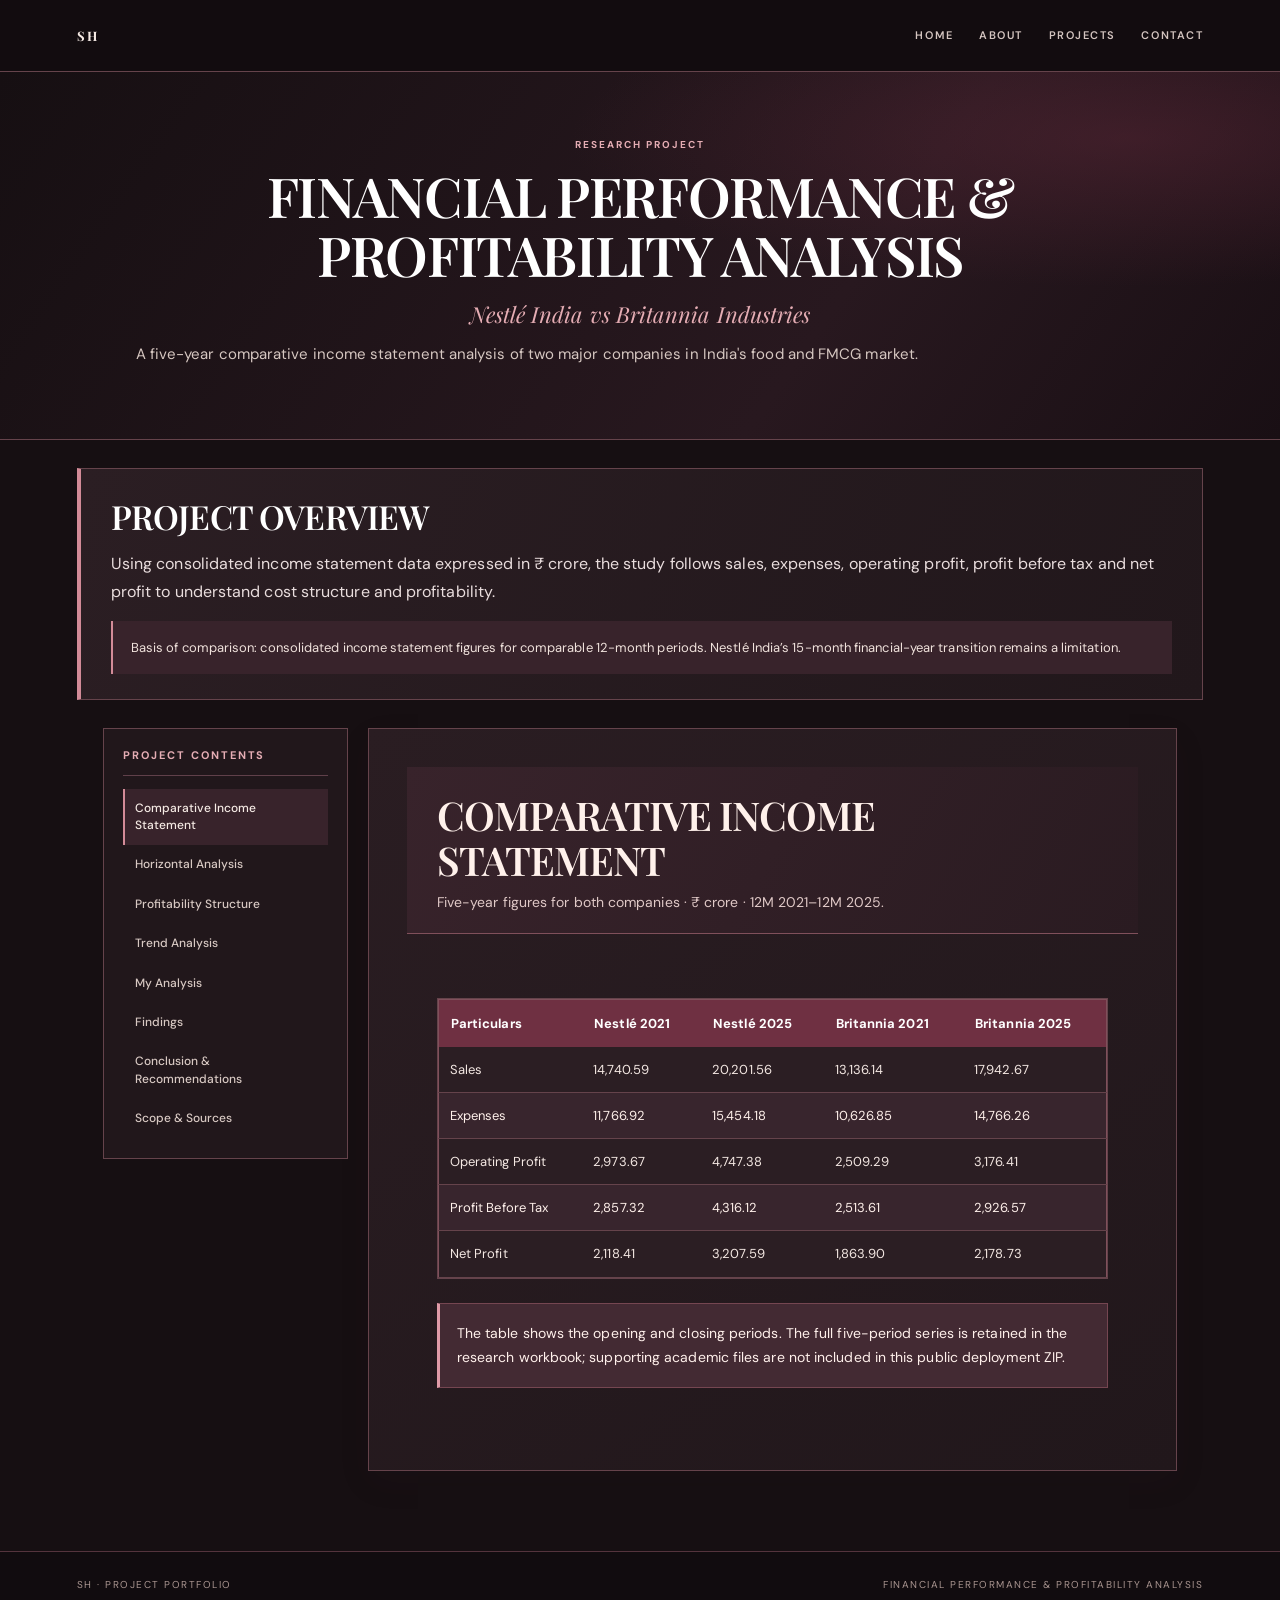
==== project-nestle.html @ bdcb8352 "Add files via upload" ====
<!doctype html><html lang="en"><head><meta charset="utf-8"><meta name="viewport" content="width=device-width,initial-scale=1"><title>Financial Performance &amp; Profitability Analysis | Shraddha Holla</title><link href="https://fonts.googleapis.com/css2?family=DM+Sans:wght@400;500;600;700&family=Playfair+Display:wght@500;600;700;1,500&display=swap" rel="stylesheet"><link rel="stylesheet" href="style.css"></head><body>
<header><a class="brand" href="index.html">SH</a><nav class="nav"><a href="index.html">Home</a><a href="index.html#about">About</a><a href="index.html#projects">Projects</a><a href="index.html#contact">Contact</a></nav></header>
<section class="page-hero"><div class="eyebrow">Research Project</div><h1>Financial Performance & Profitability Analysis</h1><div class="subtitle">Nestlé India vs Britannia Industries</div><p>A five-year comparative income statement analysis of two major companies in India's food and FMCG market.</p></section>
<section class="overview"><h2>Project Overview</h2><p>Using consolidated income statement data expressed in ₹ crore, the study follows sales, expenses, operating profit, profit before tax and net profit to understand cost structure and profitability.</p><div class="note">Basis of comparison: consolidated income statement figures for comparable 12-month periods. Nestlé India’s 15-month financial-year transition remains a limitation.</div></section>
<div class="workspace"><aside class="sidebar"><h3>Project Contents</h3><button class="tab" data-tab="comparative" aria-selected="true">Comparative Income Statement</button><button class="tab" data-tab="horizontal" aria-selected="false">Horizontal Analysis</button><button class="tab" data-tab="vertical" aria-selected="false">Profitability Structure</button><button class="tab" data-tab="trend" aria-selected="false">Trend Analysis</button><button class="tab" data-tab="analysis" aria-selected="false">My Analysis</button><button class="tab" data-tab="findings" aria-selected="false">Findings</button><button class="tab" data-tab="conclusion" aria-selected="false">Conclusion & Recommendations</button><button class="tab" data-tab="sources" aria-selected="false">Scope & Sources</button></aside><article class="panel"><div class="panel-head"><h2 id="panelTitle">Comparative Income Statement</h2><p id="panelSubtitle">Five-year figures for both companies · ₹ crore · 12M 2021–12M 2025.</p></div><div class="panel-body" id="panelBody"><div class="table-scroll"><table><thead><tr><th>Particulars</th><th>Nestlé 2021</th><th>Nestlé 2025</th><th>Britannia 2021</th><th>Britannia 2025</th></tr></thead><tbody><tr><td>Sales</td><td>14,740.59</td><td>20,201.56</td><td>13,136.14</td><td>17,942.67</td></tr><tr><td>Expenses</td><td>11,766.92</td><td>15,454.18</td><td>10,626.85</td><td>14,766.26</td></tr><tr><td>Operating Profit</td><td>2,973.67</td><td>4,747.38</td><td>2,509.29</td><td>3,176.41</td></tr><tr><td>Profit Before Tax</td><td>2,857.32</td><td>4,316.12</td><td>2,513.61</td><td>2,926.57</td></tr><tr><td>Net Profit</td><td>2,118.41</td><td>3,207.59</td><td>1,863.90</td><td>2,178.73</td></tr></tbody></table></div><div class="callout">The table shows the opening and closing periods. The full five-period series is retained in the research workbook; supporting academic files are not included in this public deployment ZIP.</div></div></article></div>
<footer class="footer"><span>SH · Project Portfolio</span><span>Financial Performance & Profitability Analysis</span></footer>
<script>const DATA={"comparative":{"title":"Comparative Income Statement","subtitle":"Five-year figures for both companies · ₹ crore · 12M 2021–12M 2025.","body":"<div class=\"table-scroll\"><table><thead><tr><th>Particulars</th><th>Nestlé 2021</th><th>Nestlé 2025</th><th>Britannia 2021</th><th>Britannia 2025</th></tr></thead><tbody><tr><td>Sales</td><td>14,740.59</td><td>20,201.56</td><td>13,136.14</td><td>17,942.67</td></tr><tr><td>Expenses</td><td>11,766.92</td><td>15,454.18</td><td>10,626.85</td><td>14,766.26</td></tr><tr><td>Operating Profit</td><td>2,973.67</td><td>4,747.38</td><td>2,509.29</td><td>3,176.41</td></tr><tr><td>Profit Before Tax</td><td>2,857.32</td><td>4,316.12</td><td>2,513.61</td><td>2,926.57</td></tr><tr><td>Net Profit</td><td>2,118.41</td><td>3,207.59</td><td>1,863.90</td><td>2,178.73</td></tr></tbody></table></div><div class=\"callout\">The table shows the opening and closing periods. The full five-period series is retained in the research workbook; supporting academic files are not included in this public deployment ZIP.</div><figure class=\"data-visual\"><figcaption>OPERATING PROFIT MARGIN — OPENING VS CLOSING PERIOD (%)</figcaption><svg viewBox=\"0 0 760 300\" role=\"img\" aria-label=\"OPERATING PROFIT MARGIN — OPENING VS CLOSING PERIOD (%)\"><line x1=\"72\" y1=\"42.0\" x2=\"735\" y2=\"42.0\" stroke=\"#65434b\" stroke-dasharray=\"3 5\"/><text x=\"60\" y=\"46.0\" text-anchor=\"end\" class=\"axis\">26</text><line x1=\"72\" y1=\"92.8\" x2=\"735\" y2=\"92.8\" stroke=\"#65434b\" stroke-dasharray=\"3 5\"/><text x=\"60\" y=\"96.8\" text-anchor=\"end\" class=\"axis\">20</text><line x1=\"72\" y1=\"143.5\" x2=\"735\" y2=\"143.5\" stroke=\"#65434b\" stroke-dasharray=\"3 5\"/><text x=\"60\" y=\"147.5\" text-anchor=\"end\" class=\"axis\">13</text><line x1=\"72\" y1=\"194.2\" x2=\"735\" y2=\"194.2\" stroke=\"#65434b\" stroke-dasharray=\"3 5\"/><text x=\"60\" y=\"198.2\" text-anchor=\"end\" class=\"axis\">6</text><line x1=\"72\" y1=\"245.0\" x2=\"735\" y2=\"245.0\" stroke=\"#65434b\" stroke-dasharray=\"3 5\"/><text x=\"60\" y=\"249.0\" text-anchor=\"end\" class=\"axis\">0</text><rect x=\"119.8\" y=\"87.5\" width=\"70.2\" height=\"157.5\" rx=\"5\" fill=\"#c77b8b\"/><text x=\"154.9\" y=\"78.5\" text-anchor=\"middle\" class=\"v\">20.17% </text><text x=\"154.9\" y=\"278\" text-anchor=\"middle\" class=\"lab\">Nestlé 2021</text><rect x=\"285.5\" y=\"61.5\" width=\"70.2\" height=\"183.5\" rx=\"5\" fill=\"#c77b8b\"/><text x=\"320.6\" y=\"52.5\" text-anchor=\"middle\" class=\"v\">23.5% </text><text x=\"320.6\" y=\"278\" text-anchor=\"middle\" class=\"lab\">Nestlé 2025</text><rect x=\"451.3\" y=\"95.9\" width=\"70.2\" height=\"149.1\" rx=\"5\" fill=\"#c77b8b\"/><text x=\"486.4\" y=\"86.9\" text-anchor=\"middle\" class=\"v\">19.1% </text><text x=\"486.4\" y=\"278\" text-anchor=\"middle\" class=\"lab\">Britannia 2021</text><rect x=\"617.0\" y=\"106.8\" width=\"70.2\" height=\"138.2\" rx=\"5\" fill=\"#c77b8b\"/><text x=\"652.1\" y=\"97.8\" text-anchor=\"middle\" class=\"v\">17.7% </text><text x=\"652.1\" y=\"278\" text-anchor=\"middle\" class=\"lab\">Britannia 2025</text></svg></figure><figure class=\"data-visual\"><figcaption>OPERATING PROFIT MARGIN — OPENING VS CLOSING PERIOD (%)</figcaption><svg viewBox=\"0 0 760 300\" role=\"img\" aria-label=\"OPERATING PROFIT MARGIN — OPENING VS CLOSING PERIOD (%)\"><line x1=\"72\" y1=\"42.0\" x2=\"735\" y2=\"42.0\" stroke=\"#65434b\" stroke-dasharray=\"3 5\"/><text x=\"60\" y=\"46.0\" text-anchor=\"end\" class=\"axis\">26</text><line x1=\"72\" y1=\"92.8\" x2=\"735\" y2=\"92.8\" stroke=\"#65434b\" stroke-dasharray=\"3 5\"/><text x=\"60\" y=\"96.8\" text-anchor=\"end\" class=\"axis\">20</text><line x1=\"72\" y1=\"143.5\" x2=\"735\" y2=\"143.5\" stroke=\"#65434b\" stroke-dasharray=\"3 5\"/><text x=\"60\" y=\"147.5\" text-anchor=\"end\" class=\"axis\">13</text><line x1=\"72\" y1=\"194.2\" x2=\"735\" y2=\"194.2\" stroke=\"#65434b\" stroke-dasharray=\"3 5\"/><text x=\"60\" y=\"198.2\" text-anchor=\"end\" class=\"axis\">6</text><line x1=\"72\" y1=\"245.0\" x2=\"735\" y2=\"245.0\" stroke=\"#65434b\" stroke-dasharray=\"3 5\"/><text x=\"60\" y=\"249.0\" text-anchor=\"end\" class=\"axis\">0</text><rect x=\"119.8\" y=\"87.5\" width=\"70.2\" height=\"157.5\" rx=\"5\" fill=\"#c77b8b\"/><text x=\"154.9\" y=\"78.5\" text-anchor=\"middle\" class=\"v\">20.17% </text><text x=\"154.9\" y=\"278\" text-anchor=\"middle\" class=\"lab\">Nestlé 2021</text><rect x=\"285.5\" y=\"61.5\" width=\"70.2\" height=\"183.5\" rx=\"5\" fill=\"#c77b8b\"/><text x=\"320.6\" y=\"52.5\" text-anchor=\"middle\" class=\"v\">23.5% </text><text x=\"320.6\" y=\"278\" text-anchor=\"middle\" class=\"lab\">Nestlé 2025</text><rect x=\"451.3\" y=\"95.9\" width=\"70.2\" height=\"149.1\" rx=\"5\" fill=\"#c77b8b\"/><text x=\"486.4\" y=\"86.9\" text-anchor=\"middle\" class=\"v\">19.1% </text><text x=\"486.4\" y=\"278\" text-anchor=\"middle\" class=\"lab\">Britannia 2021</text><rect x=\"617.0\" y=\"106.8\" width=\"70.2\" height=\"138.2\" rx=\"5\" fill=\"#c77b8b\"/><text x=\"652.1\" y=\"97.8\" text-anchor=\"middle\" class=\"v\">17.7% </text><text x=\"652.1\" y=\"278\" text-anchor=\"middle\" class=\"lab\">Britannia 2025</text></svg></figure>"},"horizontal":{"title":"Horizontal Analysis","subtitle":"Growth across the comparable 12-month period.","body":"<div class=\"table-scroll\"><table><thead><tr><th>Measure</th><th>Nestlé India</th><th>Britannia Industries</th></tr></thead><tbody><tr><td>Sales Growth</td><td>37.05%</td><td>36.59%</td></tr><tr><td>Expenses Growth</td><td>31.34%</td><td>38.97%</td></tr><tr><td>Operating Profit Growth</td><td>59.65%</td><td>26.59%</td></tr><tr><td>PBT Growth</td><td>51.05%</td><td>16.43%</td></tr><tr><td>Net Profit Growth</td><td>51.41%</td><td>16.89%</td></tr></tbody></table></div>"},"vertical":{"title":"Profitability Structure","subtitle":"Margins at the beginning and end of the period.","body":"<div class=\"table-scroll\"><table><thead><tr><th>Margin</th><th>Nestlé 2021</th><th>Nestlé 2025</th><th>Britannia 2021</th><th>Britannia 2025</th></tr></thead><tbody><tr><td>Operating Profit Margin</td><td>20.17%</td><td>23.50%</td><td>19.10%</td><td>17.70%</td></tr><tr><td>Net Profit Margin</td><td>14.37%</td><td>15.88%</td><td>14.19%</td><td>12.14%</td></tr></tbody></table></div><figure class=\"data-visual\"><figcaption>OPERATING PROFIT MARGIN (%)</figcaption><svg viewBox=\"0 0 760 300\" role=\"img\" aria-label=\"OPERATING PROFIT MARGIN (%)\"><line x1=\"72\" y1=\"42.0\" x2=\"735\" y2=\"42.0\" stroke=\"#65434b\" stroke-dasharray=\"3 5\"/><text x=\"60\" y=\"46.0\" text-anchor=\"end\" class=\"axis\">26</text><line x1=\"72\" y1=\"92.8\" x2=\"735\" y2=\"92.8\" stroke=\"#65434b\" stroke-dasharray=\"3 5\"/><text x=\"60\" y=\"96.8\" text-anchor=\"end\" class=\"axis\">20</text><line x1=\"72\" y1=\"143.5\" x2=\"735\" y2=\"143.5\" stroke=\"#65434b\" stroke-dasharray=\"3 5\"/><text x=\"60\" y=\"147.5\" text-anchor=\"end\" class=\"axis\">13</text><line x1=\"72\" y1=\"194.2\" x2=\"735\" y2=\"194.2\" stroke=\"#65434b\" stroke-dasharray=\"3 5\"/><text x=\"60\" y=\"198.2\" text-anchor=\"end\" class=\"axis\">6</text><line x1=\"72\" y1=\"245.0\" x2=\"735\" y2=\"245.0\" stroke=\"#65434b\" stroke-dasharray=\"3 5\"/><text x=\"60\" y=\"249.0\" text-anchor=\"end\" class=\"axis\">0</text><rect x=\"119.8\" y=\"87.5\" width=\"70.2\" height=\"157.5\" rx=\"5\" fill=\"#c77b8b\"/><text x=\"154.9\" y=\"78.5\" text-anchor=\"middle\" class=\"v\">20.17%</text><text x=\"154.9\" y=\"278\" text-anchor=\"middle\" class=\"lab\">Nestlé 2021</text><rect x=\"285.5\" y=\"61.5\" width=\"70.2\" height=\"183.5\" rx=\"5\" fill=\"#c77b8b\"/><text x=\"320.6\" y=\"52.5\" text-anchor=\"middle\" class=\"v\">23.5%</text><text x=\"320.6\" y=\"278\" text-anchor=\"middle\" class=\"lab\">Nestlé 2025</text><rect x=\"451.3\" y=\"95.9\" width=\"70.2\" height=\"149.1\" rx=\"5\" fill=\"#c77b8b\"/><text x=\"486.4\" y=\"86.9\" text-anchor=\"middle\" class=\"v\">19.1%</text><text x=\"486.4\" y=\"278\" text-anchor=\"middle\" class=\"lab\">Britannia 2021</text><rect x=\"617.0\" y=\"106.8\" width=\"70.2\" height=\"138.2\" rx=\"5\" fill=\"#c77b8b\"/><text x=\"652.1\" y=\"97.8\" text-anchor=\"middle\" class=\"v\">17.7%</text><text x=\"652.1\" y=\"278\" text-anchor=\"middle\" class=\"lab\">Britannia 2025</text></svg></figure>"},"trend":{"title":"Trend Analysis","subtitle":"How sales and profitability developed across the period.","body":"<div class=\"metrics\"><div class=\"metric\"><b>₹20,201.56cr</b><span>Nestlé India sales · 12M 2025</span></div><div class=\"metric\"><b>₹17,942.67cr</b><span>Britannia sales · 12M 2025</span></div><div class=\"metric\"><b>23.50%</b><span>Nestlé operating margin · 12M 2025</span></div></div><p>Nestlé India’s operating and net profit margins improved over the period, while Britannia Industries’ margins declined. The year-on-year path was not uniform for either company.</p>"},"analysis":{"title":"My Analysis","subtitle":"Interpretation of the comparative figures.","body":"<p><strong>Method used.</strong> I used comparative, horizontal, vertical and trend analysis on consolidated income-statement figures for comparable 12-month periods (12M 2021 to 12M 2025). Horizontal analysis measures the percentage movement between the opening and closing periods; vertical analysis considers each profit measure in relation to sales; trend analysis helps assess the direction of performance over time. This combination allows the analysis to go beyond revenue growth and examine cost absorption and profitability.</p><p><strong>What the figures show.</strong> Sales increased by 37.05% for Nestlé India and 36.59% for Britannia, so revenue growth was almost matched. The difference appears in the cost and profit movements: Nestlé’s expenses grew by 31.34%, below its sales growth, while Britannia’s expenses grew by 38.97%, above its sales growth. This is consistent with the movement in operating margins: Nestlé improved from 20.17% to 23.50%, whereas Britannia moved from 19.10% to 17.70%. Nestlé’s operating profit grew by 59.65%, compared with 26.59% for Britannia.</p><p><strong>Interpretation.</strong> The evidence suggests that Nestlé converted a greater share of additional sales into operating profit over the period, while Britannia’s faster expense growth put pressure on its operating margin. The net profit margin movement supports the distinction: Nestlé improved from 14.37% to 15.88%, while Britannia declined from 14.19% to 12.14%. These ratios describe the observed financial pattern; they do not, by themselves, prove the specific operational causes behind it.</p><p><strong>Limitation.</strong> Nestlé India underwent a 15-month financial-year transition. The study uses a comparable 12-month series, but this remains a qualification when interpreting year-on-year movements. The analysis is based on published financial statements and does not establish causation for every movement.</p>"},"findings":{"title":"Key Findings","subtitle":"Main findings from the study.","body":"<ol><li>Both companies expanded sales across the comparable period.</li><li>Nestlé India’s operating profit grew faster than Britannia’s.</li><li>Nestlé India improved operating and net profit margins; Britannia’s declined.</li><li>Sales growth alone does not explain profitability: expense growth and operating efficiency also matter.</li></ol>"},"conclusion":{"title":"Conclusion & Recommendations","subtitle":"Implications for cost management and profitability.","body":"<p>The study concludes that both companies expanded sales, but their profitability patterns differed. Nestlé India recorded stronger growth in operating profit, PBT and net profit, supported by expense growth below sales growth. Britannia Industries experienced higher expense growth and declining profitability margins.</p><ol><li>Strengthen expense management and monitor cost escalation.</li><li>Improve operating and net profit margins through cost efficiency and pricing and product strategies.</li><li>Monitor fluctuations in operating profit, PBT and net profit.</li><li>Balance revenue growth with cost control.</li></ol>"},"sources":{"title":"Scope & Sources","subtitle":"Data basis and limitations.","body":"<p>The comparison uses selected consolidated income statement items for Nestlé India and Britannia Industries over 12M 2021 to 12M 2025. The study applies comparative, horizontal, vertical and trend analysis.</p><div class=\"callout\">Nestlé India’s financial-year transition included a 15-month period. A comparable 12-month series is used in this study, and the transition remains a limitation when interpreting year-on-year movements.</div><p>Underlying data was collected from official annual reports and financial results. Original research files and calculation workbooks are not included in the public website ZIP.</p>"}};function show(k){document.querySelectorAll('.tab').forEach(b=>b.setAttribute('aria-selected',String(b.dataset.tab===k)));const d=DATA[k];document.getElementById('panelTitle').textContent=d.title;document.getElementById('panelSubtitle').textContent=d.subtitle;document.getElementById('panelBody').innerHTML=d.body;}document.querySelectorAll('.tab').forEach(b=>b.addEventListener('click',()=>show(b.dataset.tab)));</script></body></html>
---- style.css ----
:root{--wine:#5a1d2c;--wine2:#8c2f45;--rose:#d99aa2;--cream:#f5eee5;--paper:#fffaf3;--ink:#292327;--muted:#62585a;--line:#d6c8bc;--serif:'Playfair Display',Georgia,serif;--sans:'DM Sans',Arial,sans-serif}
*{box-sizing:border-box}html{scroll-behavior:smooth;scroll-padding-top:85px}body{margin:0;background:var(--cream);color:var(--ink);font:16px/1.75 var(--sans)}a{color:inherit;text-decoration:none}a:hover{color:var(--wine2)}
header{position:sticky;top:0;z-index:10;background:#1a1115;color:#f8efec;border-bottom:1px solid #60404a;padding:15px clamp(18px,5vw,70px);display:flex;justify-content:space-between;align-items:center;gap:20px}.brand{font:28px var(--serif);letter-spacing:-1px}.nav{display:flex;gap:24px;flex-wrap:wrap;font-size:11px;letter-spacing:1.6px;text-transform:uppercase;color:#e7dadd}
.wrap{max-width:1280px;margin:auto;padding:0 26px}.hero{background:linear-gradient(115deg,#21161a,#4a1d2a);color:#f7eee9;padding:70px clamp(20px,6vw,80px);display:grid;grid-template-columns:1.2fr .8fr;align-items:center;gap:40px;min-height:430px}.eyebrow,.meta{font-size:11px;letter-spacing:2.5px;text-transform:uppercase;color:#b97986}.hero h1{font:600 clamp(42px,6vw,76px)/1.05 var(--serif);margin:15px 0;color:#fff}.hero p{max-width:690px;color:#eee0e1}.portrait{width:min(100%,330px);max-height:390px;object-fit:contain;justify-self:center;filter:drop-shadow(0 16px 22px #10090a66)}
.btn{display:inline-block;padding:11px 18px;border:1px solid #a36b77;color:#fff;font-size:11px;letter-spacing:1.3px;text-transform:uppercase;margin:8px 10px 0 0}.btn.primary{background:var(--wine2);border-color:var(--wine2)}
section{padding:48px 0}.section-head{margin-bottom:24px}.section-head h2{font:600 clamp(30px,4vw,44px) var(--serif);color:var(--wine);margin:0 0 6px;text-transform:uppercase}.section-head p{color:var(--muted);margin:0}
.cards{display:grid;grid-template-columns:repeat(2,minmax(0,1fr));gap:18px}.card{background:var(--paper);border:1px solid var(--line);padding:24px;box-shadow:0 8px 24px #4b2c2210}.card .meta{color:#87394a}.card h3{font:600 25px/1.2 var(--serif);color:var(--wine);margin:12px 0}.card p{color:#51494a;margin:0 0 14px;font-size:14px}
.page-hero{background:linear-gradient(115deg,#21161a,#4a1d2a);color:#f7eee9;padding:55px 26px;text-align:center}.page-hero h1{font:600 clamp(38px,6vw,72px)/1.08 var(--serif);margin:14px auto;max-width:1100px;color:#fff}.page-hero .subtitle{font:italic 22px var(--serif);color:#e5cfd2}
.overview{background:#2a2022;color:#f4e9e8;padding:32px clamp(20px,5vw,60px);margin:28px auto;max-width:1280px}.overview h2{font:600 30px var(--serif);color:#fff;margin:0 0 12px}.overview p{color:#e9dddd;max-width:1120px}.note{padding:15px 18px;border-left:3px solid var(--rose);background:#3a2b2e;color:#f2e6e5;font-size:14px}
.workspace{display:grid;grid-template-columns:275px minmax(0,1fr);gap:22px;align-items:start;max-width:1280px;margin:28px auto;padding:0 26px}.sidebar{position:sticky;top:90px;background:#24191d;color:#f6ece8;padding:17px 13px;border:1px solid #75414d}.sidebar h3{font:600 20px var(--serif);margin:5px 9px 12px;padding-bottom:13px;border-bottom:1px solid #60404a}.tab{display:block;width:100%;text-align:left;background:transparent;border:0;border-bottom:1px solid #443238;color:#eadfe0;padding:13px 10px;font:500 12px/1.5 var(--sans);cursor:pointer}.tab[aria-selected=true]{background:#512231;color:#fff}.tab:hover{background:#38232a}.panel{background:var(--paper);border:1px solid var(--line);min-width:0;box-shadow:0 12px 32px #34202612}.panel-head{background:linear-gradient(120deg,#f8f1e8,#e9ded1);padding:25px 30px;border-bottom:1px solid var(--line)}.panel-head h2{font:600 clamp(25px,3vw,38px)/1.15 var(--serif);color:#3d2630;margin:0}.panel-head p{color:#62585a;margin:7px 0 0;font-size:13px}.panel-body{padding:26px 30px;color:#292327}.panel-body h3{font:600 23px var(--serif);color:#542334;margin:22px 0 10px}.panel-body h3:first-child{margin-top:0}.panel-body p,.panel-body li{color:#393235;font-size:15px;line-height:1.85}.panel-body ul,.panel-body ol{padding-left:22px}.panel-body li{margin:8px 0}
.callout{background:#eee2d6;border-left:3px solid var(--wine2);padding:15px 18px;margin:18px 0;color:#493e3d;font-size:14px}.table-scroll{overflow:auto;margin:16px 0 24px;border:1px solid var(--line);background:var(--paper)}table{border-collapse:collapse;width:100%;min-width:560px;color:#30292b;font-size:13px}th{background:#e6d9cc;color:#39252b;text-align:left;padding:12px 14px;white-space:nowrap}td{padding:11px 14px;border-bottom:1px solid #ece3da}tbody tr:nth-child(even){background:#f6efe6}
.metrics{display:grid;grid-template-columns:repeat(3,1fr);gap:12px;margin:16px 0}.metric{background:#fffaf3;border:1px solid var(--line);padding:15px}.metric b{display:block;font:600 27px var(--serif);color:#7a2d40}.metric span{font-size:12px;color:#62585a}
.chart{width:100%;height:auto;background:#fffaf3;border:1px solid var(--line);margin:18px 0;padding:12px}.footer{max-width:1280px;margin:35px auto 0;padding:20px 26px;border-top:1px solid var(--line);display:flex;justify-content:space-between;color:#64585a;font-size:10px;letter-spacing:1.3px;text-transform:uppercase}
@media(max-width:850px){.hero{grid-template-columns:1fr;text-align:center}.hero p{margin:auto}.portrait{max-height:290px}.workspace{grid-template-columns:1fr}.sidebar{position:relative;top:auto;display:grid;grid-template-columns:1fr 1fr}.sidebar h3{grid-column:1/-1}.cards{grid-template-columns:1fr}}
@media(max-width:600px){header{align-items:flex-start;flex-direction:column}.nav{gap:12px;font-size:9px}.hero{padding:42px 22px}.workspace{padding:0 14px}.panel-head,.panel-body{padding:20px}.sidebar{grid-template-columns:1fr}.metrics{grid-template-columns:1fr 1fr}.footer{display:block}.footer span{display:block;margin:5px 0}}


/* FINAL DESIGN SYSTEM — classic burgundy, charcoal, ivory and dusty rose */
:root{
 --bg:#160f12;--bg-soft:#21171b;--panel:#281c21;--panel-alt:#302126;
 --wine:#6f2639;--wine2:#8f3d50;--rose:#d38b98;--rose-light:#e5adb4;
 --ivory:#f5eae4;--body:#e4d8d2;--muted:#b9a9a4;--line:#65434b;
 --serif:'Playfair Display',Georgia,serif;--sans:'DM Sans',Arial,sans-serif;
}
*{box-sizing:border-box}
html{scroll-behavior:smooth;scroll-padding-top:90px}
body{margin:0;background:var(--bg);color:var(--body);font:16px/1.78 var(--sans);letter-spacing:.005em}
a{color:inherit;text-decoration:none}
a:hover{color:var(--rose-light)}
.site-header,header{position:sticky;top:0;z-index:30;display:flex;align-items:center;justify-content:space-between;gap:24px;padding:0 clamp(22px,6vw,84px);min-height:72px;background:rgba(19,13,16,.97);border-bottom:1px solid var(--line);backdrop-filter:blur(12px)}
.brand{display:flex;align-items:center;gap:14px;color:var(--ivory);font-size:13px;font-weight:700;letter-spacing:.16em;white-space:nowrap}
.brand-mark{font:30px/1 var(--serif);font-weight:600;letter-spacing:-.06em;border-right:1px solid var(--line);padding-right:14px}
.nav{display:flex;align-items:center;justify-content:flex-end;gap:clamp(12px,2vw,30px);flex-wrap:wrap}
.nav a{font-size:11px;font-weight:600;letter-spacing:.14em;color:#d4c5c0;transition:color .2s}
.nav a:hover{color:var(--rose-light)}
h1,h2,h3,h4{font-family:var(--serif);color:var(--ivory);font-weight:600;line-height:1.12;letter-spacing:-.025em;text-transform:uppercase}
h1{font-size:clamp(40px,5vw,68px);margin:18px 0 22px}
h2{font-size:clamp(32px,3.3vw,42px);margin:0 0 16px}
h3{font-size:clamp(19px,2vw,24px);margin:0 0 12px}
p{color:var(--body);margin:0 0 16px}
strong{color:var(--ivory)}
.eyebrow,.meta,.card-kicker,.project-category,.experience-date{font-size:10px;line-height:1.5;font-weight:700;letter-spacing:.2em;color:var(--rose-light);text-transform:uppercase}
.wrap{width:min(1180px,88vw);margin:0 auto}
.section{padding:86px 0}
.section-heading{max-width:760px;margin-bottom:34px}
.section-heading h2{margin-top:9px}
.section-heading p{font-size:16px;max-width:680px;color:#cbbdb7}
.hero{position:relative;isolation:isolate;display:grid;grid-template-columns:minmax(0,1.15fr) minmax(300px,.85fr);align-items:center;gap:35px;min-height:650px;padding:70px clamp(22px,7vw,100px) 35px;background:radial-gradient(ellipse at 75% 38%,#56243270 0,transparent 35%),radial-gradient(ellipse at 0% 100%,#4a202b40 0,transparent 38%),linear-gradient(125deg,#160f12 0%,#211519 55%,#170f13 100%);overflow:hidden}
.hero:before{content:"";position:absolute;inset:0;z-index:-1;opacity:.13;background-image:radial-gradient(#f4e9e3 .6px,transparent .6px);background-size:18px 18px;mask-image:linear-gradient(90deg,black,transparent 80%)}
.hero-copy{max-width:760px;z-index:2}
.hero h1{font-size:clamp(44px,5.7vw,78px);line-height:1.04;letter-spacing:-.045em;margin:18px 0 24px}
.hero h1 em{color:var(--rose);font-style:italic}
.hero-lead{font-size:18px;color:var(--ivory);max-width:650px}
.hero-description{font-size:15px;color:#cbbdb7;max-width:650px}
.hero-actions{display:flex;gap:13px;flex-wrap:wrap;margin-top:26px}
.portrait-stage{position:relative;justify-self:center;align-self:end;width:min(100%,430px);height:475px;display:flex;align-items:flex-end;justify-content:center}
.portrait-orbit{position:absolute;width:360px;height:360px;max-width:95%;border-radius:50%;right:4%;top:10%;background:radial-gradient(circle at 50% 50%,#6f26396b,#6f263910 65%,transparent 66%);border:1px solid #b86b7b55;box-shadow:0 0 0 24px #9b4b5c0a,0 0 0 48px #9b4b5c08}
.portrait{position:relative;z-index:1;width:100%;height:100%;object-fit:contain;object-position:center bottom;filter:drop-shadow(0 18px 24px #08050788)}
.portrait-caption{position:absolute;z-index:2;bottom:8px;right:0;left:0;text-align:center;font-size:10px;letter-spacing:.22em;color:var(--rose-light);padding:10px;background:linear-gradient(90deg,transparent,#1b1116d9,transparent)}
.hero-stats{grid-column:1/-1;display:grid;grid-template-columns:repeat(3,1fr);border-top:1px solid var(--line);border-bottom:1px solid var(--line);margin-top:14px}
.hero-stats>div{display:flex;align-items:center;gap:16px;padding:21px 25px;border-right:1px solid var(--line)}
.hero-stats>div:last-child{border-right:0}
.stat-icon{font-size:25px;color:var(--rose)}
.hero-stats strong{display:block;font:600 17px var(--serif);color:var(--ivory)}
.hero-stats small{display:block;font-size:12px;color:var(--muted);margin-top:3px}
.btn{display:inline-flex;align-items:center;justify-content:center;gap:10px;padding:12px 18px;border:1px solid #96606b;color:var(--ivory);font-size:11px;font-weight:700;letter-spacing:.11em;text-transform:uppercase;transition:all .2s ease}
.btn:hover{transform:translateY(-2px);border-color:var(--rose);color:var(--ivory)}
.btn.primary{background:var(--wine);border-color:var(--wine);color:var(--ivory)}
.btn.primary:hover{background:#87384d}
.btn.outline{background:transparent}
.two-column{display:grid;grid-template-columns:repeat(2,minmax(0,1fr));gap:22px}
.content-card,.card{background:linear-gradient(145deg,#2b1e23,#21171b);border:1px solid var(--line);padding:28px;position:relative;overflow:hidden}
.content-card:before,.project-card:before{content:"";position:absolute;inset:0 auto 0 0;width:3px;background:linear-gradient(var(--rose),transparent);opacity:.8}
.content-card h3{margin-top:13px}
.content-card p:last-child{margin-bottom:0}
.skills-section{background:linear-gradient(110deg,#21171b,#26191e);border-top:1px solid #4d3038;border-bottom:1px solid #4d3038}
.skill-list{display:flex;flex-wrap:wrap;gap:9px;margin-top:18px}
.skill-list span{display:inline-flex;padding:9px 12px;border:1px solid #704650;background:#21171b;color:#eadbd5;font-size:12px;line-height:1.3}
.experience-list{border-top:1px solid var(--line)}
.experience-item{display:grid;grid-template-columns:220px 1fr;gap:30px;padding:25px 0;border-bottom:1px solid var(--line)}
.experience-item h3{font-size:22px}
.experience-item h3 span{color:var(--rose);font-size:17px}
.experience-item p{max-width:790px;margin:0}
.projects-section{background:linear-gradient(140deg,#201519,#170f12 65%,#26191e);border-top:1px solid #4f3039;border-bottom:1px solid #4f3039}
.project-grid{display:grid;grid-template-columns:repeat(2,minmax(0,1fr));gap:18px}
.project-card{min-height:300px;position:relative;overflow:hidden;padding:28px 30px 25px;background:linear-gradient(145deg,#302126,#21171b);border:1px solid #754651;transition:transform .22s,border-color .22s,box-shadow .22s}
.project-card:hover{transform:translateY(-4px);border-color:var(--rose);box-shadow:0 16px 35px #08050755}
.project-number{position:absolute;right:22px;top:16px;font:italic 36px var(--serif);color:#d38b984d}
.project-category{margin-bottom:20px}
.project-card h3{font-size:clamp(21px,2.1vw,27px);max-width:540px;margin-bottom:13px}
.project-companies{font-size:11px;letter-spacing:.13em;color:var(--rose-light);font-weight:700;margin-bottom:12px}
.project-card>p:not(.project-companies){font-size:14px;color:#d3c4be;max-width:540px}
.project-link{display:flex;justify-content:space-between;align-items:center;position:absolute;bottom:23px;left:30px;right:30px;padding-top:12px;border-top:1px solid #69434c;font-size:10px;letter-spacing:.16em;color:var(--ivory);font-weight:700}
.project-link span{color:var(--rose);font-size:17px}
.credential-grid{display:grid;grid-template-columns:repeat(3,minmax(0,1fr));gap:18px}
.credential-grid .content-card{min-height:185px}
.contact-section{padding:70px 0;background:linear-gradient(110deg,#2b1a20,#3a202a);border-top:1px solid #754651}
.contact-inner{display:flex;justify-content:space-between;align-items:center;gap:30px}
.contact-inner>div:first-child{max-width:720px}
.contact-inner h2{margin-top:10px}
.contact-inner p{color:#d8c8c2}
.contact-actions{display:flex;gap:12px;flex-wrap:wrap;flex-shrink:0}
.footer{display:flex;justify-content:space-between;gap:20px;flex-wrap:wrap;padding:24px clamp(22px,6vw,84px);background:#110c0f;border-top:1px solid #54343d;color:#a99590;font-size:10px;letter-spacing:.15em}
.footer a{color:var(--rose-light)}
/* Project pages */
.page-hero{position:relative;overflow:hidden;padding:65px max(6vw,24px) 55px;background:radial-gradient(ellipse at 88% 18%,#682b3d66,transparent 35%),linear-gradient(125deg,#160f12,#28181f 65%,#190f14);border-bottom:1px solid var(--line)}
.page-hero .eyebrow{color:var(--rose-light)}
.page-hero h1{font-size:clamp(36px,4.3vw,58px);max-width:1000px}
.page-hero .subtitle{font:italic 22px var(--serif);color:var(--rose-light);margin:0 0 12px}
.page-hero p{max-width:900px;color:#d6c7c1;font-size:15px}
.overview{margin:28px auto 0;width:min(1180px,88vw);padding:25px 30px;background:linear-gradient(110deg,#2b1e23,#21171b);border:1px solid var(--line);border-left:4px solid var(--rose)}
.overview h2{font-size:clamp(26px,2.6vw,34px)}
.overview p{margin-bottom:14px}
.note{padding:15px 18px;background:#38232b;border-left:2px solid var(--rose);color:#f0e2dc;font-size:13px}
.workspace{width:min(1180px,88vw);margin:28px auto 80px;display:grid;grid-template-columns:245px minmax(0,1fr);gap:20px;align-items:start}
.sidebar{position:sticky;top:92px;background:#21171b;border:1px solid var(--line);padding:19px}
.sidebar h3{font:700 11px var(--sans);letter-spacing:.18em;color:var(--rose-light);margin:0 0 13px}
.tab{display:block;width:100%;text-align:left;border:0;border-left:2px solid transparent;background:transparent;color:#d8c9c3;padding:11px 10px;font:500 12px/1.45 var(--sans);cursor:pointer}
.tab:hover,.tab[aria-selected="true"]{background:#38232b;border-left-color:var(--rose);color:var(--ivory)}
.panel{min-width:0;background:linear-gradient(145deg,#2a1d22,#21171b);border:1px solid var(--line);padding:clamp(22px,3vw,38px);min-height:520px}
.panel-head{border-bottom:1px solid var(--line);padding-bottom:18px;margin-bottom:22px}
.panel-head h2{font-size:clamp(26px,2.7vw,36px)}
.panel p,.panel li{color:#e0d2cc}
.panel h3,.panel h4{color:var(--ivory)}
.panel .metric,.panel .stat,.panel .finding,.panel .callout{background:#38252d!important;border:1px solid #754651!important;color:var(--ivory)!important;padding:17px}
.panel .metric strong,.panel .metric b,.panel .stat strong,.panel .stat b{color:var(--rose-light)!important}
.panel table{width:100%;border-collapse:collapse;color:#e9ddd7;font-size:13px}
.panel th{background:#4b2a35;color:#fff1eb;text-align:left;padding:12px}
.panel td{padding:11px;border-bottom:1px solid #68434c}
.panel tr:nth-child(even) td{background:#302126}
.panel .chart,.panel canvas{max-width:100%}
.panel a{color:var(--rose-light);text-decoration:underline}
.panel .note{margin:16px 0}
.workspace .panel h2,.workspace .panel h3{text-transform:uppercase}
@media(max-width:850px){
 .hero{grid-template-columns:1fr;padding-top:55px}
 .hero-copy{max-width:100%}
 .portrait-stage{grid-row:2;height:360px;width:min(100%,360px);justify-self:center}
 .hero-stats{grid-template-columns:1fr}
 .hero-stats>div{border-right:0;border-bottom:1px solid var(--line)}
 .hero-stats>div:last-child{border-bottom:0}
 .workspace{grid-template-columns:1fr}
 .sidebar{position:relative;top:auto;display:flex;gap:7px;overflow-x:auto;white-space:nowrap}
 .sidebar h3{display:none}
 .tab{width:auto;flex:0 0 auto;border-left:0;border-bottom:2px solid transparent}
 .tab[aria-selected="true"]{border-bottom-color:var(--rose)}
}
@media(max-width:650px){
 .site-header,header{align-items:flex-start;flex-direction:column;padding:14px 20px;gap:10px}
 .nav{justify-content:flex-start;gap:13px}
 .nav a{font-size:9px}
 .hero{padding:46px 22px 25px;min-height:0}
 .hero h1{font-size:clamp(37px,11vw,54px)}
 .portrait-stage{height:300px}
 .section{padding:60px 0}
 .wrap{width:90vw}
 .two-column,.project-grid,.credential-grid{grid-template-columns:1fr}
 .experience-item{grid-template-columns:1fr;gap:8px}
 .contact-inner{align-items:flex-start;flex-direction:column}
 .page-hero{padding:48px 22px 35px}
 .overview,.workspace{width:90vw}
 .overview{padding:20px}
 .workspace{margin-bottom:50px}
 .panel{padding:20px 16px;overflow-x:auto}
 .footer{padding:22px}
}


/* ACCESSIBILITY + RESEARCH PRESENTATION REFINEMENTS */
.panel{background:linear-gradient(145deg,#2a1d22,#21171b)!important;color:#f4e9e4!important}
.panel-head{background:linear-gradient(120deg,#38232b,#2a1b21)!important;border-bottom:1px solid #80505b!important}
.panel-head h2{color:#fff1eb!important;font-size:clamp(30px,3.1vw,42px)!important}
.panel-head p{color:#e0c9c7!important;font-size:14px!important}
.panel-body{background:transparent!important;color:#f2e7e2!important}
.panel-body p,.panel-body li{color:#f0e3de!important;font-size:15px!important;line-height:1.9!important}
.panel-body strong{color:#f2b7c0!important}
.panel-body h3,.panel-body h4{color:#f5eae4!important}
.panel table{background:#281c21!important;color:#fff1eb!important;border:1px solid #80505b!important}
.panel th{background:#6f3042!important;color:#fff!important;font-weight:700!important}
.panel td{background:#2b1e23!important;color:#f4e8e3!important;border-bottom:1px solid #65434b!important}
.panel tr:nth-child(even) td{background:#38252d!important;color:#fff1eb!important}
.panel .callout,.panel .note{background:#432a33!important;color:#fff0eb!important;border-left:3px solid #df9aa7!important}
.panel .metric,.panel .stat,.panel .finding{background:#38252d!important;color:#fff1eb!important;border:1px solid #80505b!important}
.panel .metric span{color:#f0dedb!important}
.panel .metric b,.panel .stat b{color:#f2aeb9!important}
.panel .data-visual{margin:28px 0 32px;padding:20px;background:#21171b;border:1px solid #80505b;overflow:hidden}
.panel .data-visual figcaption{font:700 13px/1.5 var(--sans);letter-spacing:.13em;color:#f2b7c0;margin:0 0 15px;text-transform:uppercase}
.panel .data-visual svg{display:block;width:100%;height:auto;overflow:visible}
.panel .data-visual svg .v{fill:#fff1eb;font:700 12px Arial,sans-serif}
.panel .data-visual svg .lab{fill:#f0deda;font:12px Arial,sans-serif}
.panel .data-visual svg .axis{fill:#cbb5b1;font:11px Arial,sans-serif}
.panel .visual-note{font-size:12px!important;color:#cbb5b1!important;margin:12px 0 0!important}
.panel .data-visual svg rect{filter:drop-shadow(0 3px 4px #0005)}
.portrait-stage{width:min(100%,520px)!important;height:570px!important;min-height:0}
.portrait-stage .portrait{width:100%!important;height:100%!important;max-height:none!important;object-fit:contain!important;object-position:center bottom!important;transform:scale(1.08);transform-origin:center bottom}
.portrait-caption{bottom:0!important}
.hero{min-height:720px}
.project-card{min-height:340px;padding:32px}
.project-card h3{font-size:clamp(24px,2.5vw,31px)!important;line-height:1.2}
.project-card>p:not(.project-companies){font-size:15px;line-height:1.8}
.project-category{font-size:11px}
.project-link{font-size:11px}
@media(max-width:850px){.portrait-stage{height:460px!important;width:min(100%,440px)!important}.hero{min-height:0}}
@media(max-width:600px){.portrait-stage{height:380px!important;width:min(100%,360px)!important}.panel .data-visual{padding:12px}.panel .data-visual svg .lab{font-size:10px}}
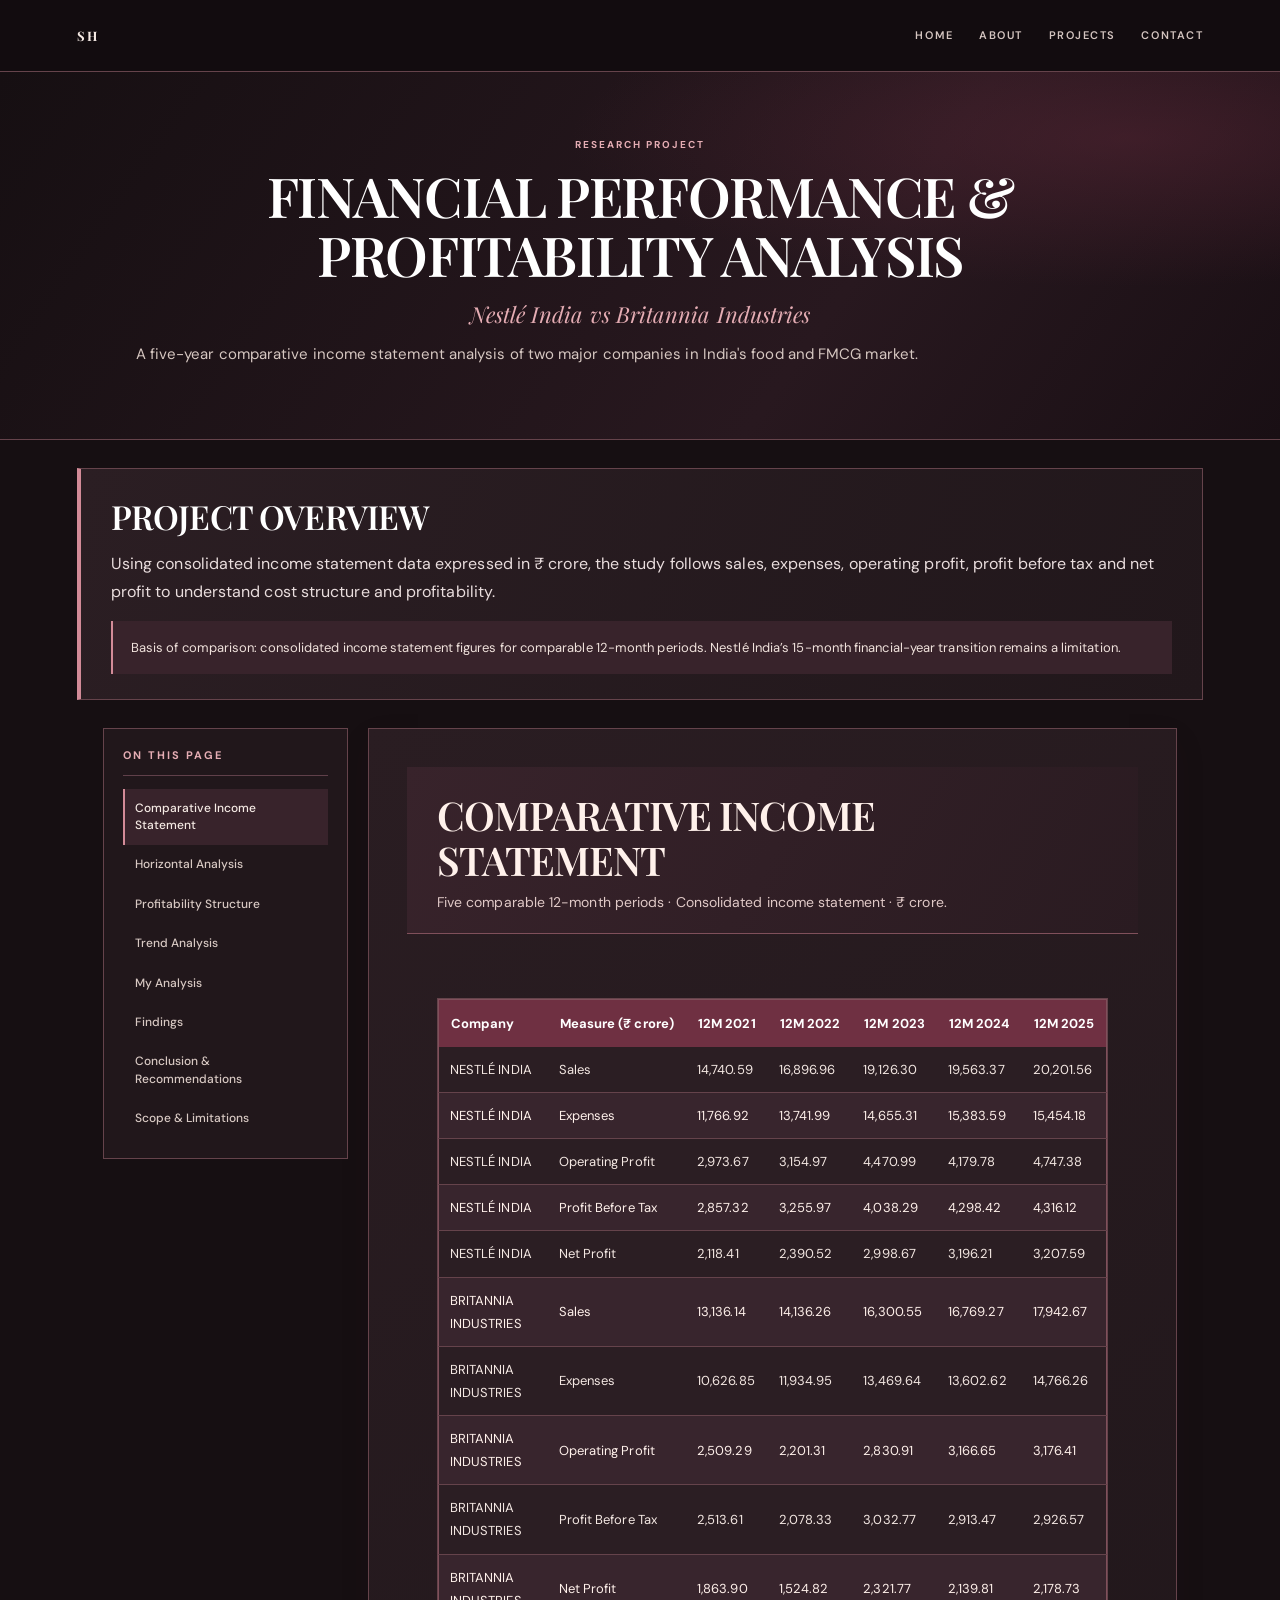
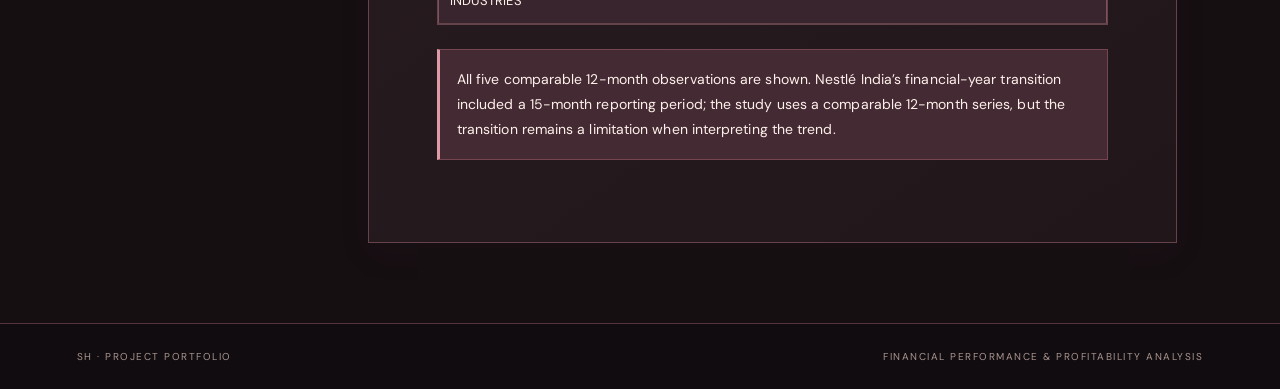
==== commit ac5996f6: "Finalize portfolio pages and research presentation" ====
--- a/project-nestle.html
+++ b/project-nestle.html
@@ -2,6 +2,6 @@
 <header><a class="brand" href="index.html">SH</a><nav class="nav"><a href="index.html">Home</a><a href="index.html#about">About</a><a href="index.html#projects">Projects</a><a href="index.html#contact">Contact</a></nav></header>
 <section class="page-hero"><div class="eyebrow">Research Project</div><h1>Financial Performance & Profitability Analysis</h1><div class="subtitle">Nestlé India vs Britannia Industries</div><p>A five-year comparative income statement analysis of two major companies in India's food and FMCG market.</p></section>
 <section class="overview"><h2>Project Overview</h2><p>Using consolidated income statement data expressed in ₹ crore, the study follows sales, expenses, operating profit, profit before tax and net profit to understand cost structure and profitability.</p><div class="note">Basis of comparison: consolidated income statement figures for comparable 12-month periods. Nestlé India’s 15-month financial-year transition remains a limitation.</div></section>
-<div class="workspace"><aside class="sidebar"><h3>Project Contents</h3><button class="tab" data-tab="comparative" aria-selected="true">Comparative Income Statement</button><button class="tab" data-tab="horizontal" aria-selected="false">Horizontal Analysis</button><button class="tab" data-tab="vertical" aria-selected="false">Profitability Structure</button><button class="tab" data-tab="trend" aria-selected="false">Trend Analysis</button><button class="tab" data-tab="analysis" aria-selected="false">My Analysis</button><button class="tab" data-tab="findings" aria-selected="false">Findings</button><button class="tab" data-tab="conclusion" aria-selected="false">Conclusion & Recommendations</button><button class="tab" data-tab="sources" aria-selected="false">Scope & Sources</button></aside><article class="panel"><div class="panel-head"><h2 id="panelTitle">Comparative Income Statement</h2><p id="panelSubtitle">Five-year figures for both companies · ₹ crore · 12M 2021–12M 2025.</p></div><div class="panel-body" id="panelBody"><div class="table-scroll"><table><thead><tr><th>Particulars</th><th>Nestlé 2021</th><th>Nestlé 2025</th><th>Britannia 2021</th><th>Britannia 2025</th></tr></thead><tbody><tr><td>Sales</td><td>14,740.59</td><td>20,201.56</td><td>13,136.14</td><td>17,942.67</td></tr><tr><td>Expenses</td><td>11,766.92</td><td>15,454.18</td><td>10,626.85</td><td>14,766.26</td></tr><tr><td>Operating Profit</td><td>2,973.67</td><td>4,747.38</td><td>2,509.29</td><td>3,176.41</td></tr><tr><td>Profit Before Tax</td><td>2,857.32</td><td>4,316.12</td><td>2,513.61</td><td>2,926.57</td></tr><tr><td>Net Profit</td><td>2,118.41</td><td>3,207.59</td><td>1,863.90</td><td>2,178.73</td></tr></tbody></table></div><div class="callout">The table shows the opening and closing periods. The full five-period series is retained in the research workbook; supporting academic files are not included in this public deployment ZIP.</div></div></article></div>
+<div class="workspace"><aside class="sidebar"><h3>ON THIS PAGE</h3><button class="tab" data-tab="comparative" aria-selected="true">Comparative Income Statement</button><button class="tab" data-tab="horizontal" aria-selected="false">Horizontal Analysis</button><button class="tab" data-tab="vertical" aria-selected="false">Profitability Structure</button><button class="tab" data-tab="trend" aria-selected="false">Trend Analysis</button><button class="tab" data-tab="analysis" aria-selected="false">My Analysis</button><button class="tab" data-tab="findings" aria-selected="false">Findings</button><button class="tab" data-tab="conclusion" aria-selected="false">Conclusion & Recommendations</button><button class="tab" data-tab="scope" aria-selected="false">Scope &amp; Limitations</button></aside><article class="panel"><div class="panel-head"><h2 id="panelTitle">Comparative Income Statement</h2><p id="panelSubtitle">Five-year figures for both companies · ₹ crore · 12M 2021–12M 2025.</p></div><div class="panel-body" id="panelBody"></div></article></div>
 <footer class="footer"><span>SH · Project Portfolio</span><span>Financial Performance & Profitability Analysis</span></footer>
-<script>const DATA={"comparative":{"title":"Comparative Income Statement","subtitle":"Five-year figures for both companies · ₹ crore · 12M 2021–12M 2025.","body":"<div class=\"table-scroll\"><table><thead><tr><th>Particulars</th><th>Nestlé 2021</th><th>Nestlé 2025</th><th>Britannia 2021</th><th>Britannia 2025</th></tr></thead><tbody><tr><td>Sales</td><td>14,740.59</td><td>20,201.56</td><td>13,136.14</td><td>17,942.67</td></tr><tr><td>Expenses</td><td>11,766.92</td><td>15,454.18</td><td>10,626.85</td><td>14,766.26</td></tr><tr><td>Operating Profit</td><td>2,973.67</td><td>4,747.38</td><td>2,509.29</td><td>3,176.41</td></tr><tr><td>Profit Before Tax</td><td>2,857.32</td><td>4,316.12</td><td>2,513.61</td><td>2,926.57</td></tr><tr><td>Net Profit</td><td>2,118.41</td><td>3,207.59</td><td>1,863.90</td><td>2,178.73</td></tr></tbody></table></div><div class=\"callout\">The table shows the opening and closing periods. The full five-period series is retained in the research workbook; supporting academic files are not included in this public deployment ZIP.</div><figure class=\"data-visual\"><figcaption>OPERATING PROFIT MARGIN — OPENING VS CLOSING PERIOD (%)</figcaption><svg viewBox=\"0 0 760 300\" role=\"img\" aria-label=\"OPERATING PROFIT MARGIN — OPENING VS CLOSING PERIOD (%)\"><line x1=\"72\" y1=\"42.0\" x2=\"735\" y2=\"42.0\" stroke=\"#65434b\" stroke-dasharray=\"3 5\"/><text x=\"60\" y=\"46.0\" text-anchor=\"end\" class=\"axis\">26</text><line x1=\"72\" y1=\"92.8\" x2=\"735\" y2=\"92.8\" stroke=\"#65434b\" stroke-dasharray=\"3 5\"/><text x=\"60\" y=\"96.8\" text-anchor=\"end\" class=\"axis\">20</text><line x1=\"72\" y1=\"143.5\" x2=\"735\" y2=\"143.5\" stroke=\"#65434b\" stroke-dasharray=\"3 5\"/><text x=\"60\" y=\"147.5\" text-anchor=\"end\" class=\"axis\">13</text><line x1=\"72\" y1=\"194.2\" x2=\"735\" y2=\"194.2\" stroke=\"#65434b\" stroke-dasharray=\"3 5\"/><text x=\"60\" y=\"198.2\" text-anchor=\"end\" class=\"axis\">6</text><line x1=\"72\" y1=\"245.0\" x2=\"735\" y2=\"245.0\" stroke=\"#65434b\" stroke-dasharray=\"3 5\"/><text x=\"60\" y=\"249.0\" text-anchor=\"end\" class=\"axis\">0</text><rect x=\"119.8\" y=\"87.5\" width=\"70.2\" height=\"157.5\" rx=\"5\" fill=\"#c77b8b\"/><text x=\"154.9\" y=\"78.5\" text-anchor=\"middle\" class=\"v\">20.17% </text><text x=\"154.9\" y=\"278\" text-anchor=\"middle\" class=\"lab\">Nestlé 2021</text><rect x=\"285.5\" y=\"61.5\" width=\"70.2\" height=\"183.5\" rx=\"5\" fill=\"#c77b8b\"/><text x=\"320.6\" y=\"52.5\" text-anchor=\"middle\" class=\"v\">23.5% </text><text x=\"320.6\" y=\"278\" text-anchor=\"middle\" class=\"lab\">Nestlé 2025</text><rect x=\"451.3\" y=\"95.9\" width=\"70.2\" height=\"149.1\" rx=\"5\" fill=\"#c77b8b\"/><text x=\"486.4\" y=\"86.9\" text-anchor=\"middle\" class=\"v\">19.1% </text><text x=\"486.4\" y=\"278\" text-anchor=\"middle\" class=\"lab\">Britannia 2021</text><rect x=\"617.0\" y=\"106.8\" width=\"70.2\" height=\"138.2\" rx=\"5\" fill=\"#c77b8b\"/><text x=\"652.1\" y=\"97.8\" text-anchor=\"middle\" class=\"v\">17.7% </text><text x=\"652.1\" y=\"278\" text-anchor=\"middle\" class=\"lab\">Britannia 2025</text></svg></figure><figure class=\"data-visual\"><figcaption>OPERATING PROFIT MARGIN — OPENING VS CLOSING PERIOD (%)</figcaption><svg viewBox=\"0 0 760 300\" role=\"img\" aria-label=\"OPERATING PROFIT MARGIN — OPENING VS CLOSING PERIOD (%)\"><line x1=\"72\" y1=\"42.0\" x2=\"735\" y2=\"42.0\" stroke=\"#65434b\" stroke-dasharray=\"3 5\"/><text x=\"60\" y=\"46.0\" text-anchor=\"end\" class=\"axis\">26</text><line x1=\"72\" y1=\"92.8\" x2=\"735\" y2=\"92.8\" stroke=\"#65434b\" stroke-dasharray=\"3 5\"/><text x=\"60\" y=\"96.8\" text-anchor=\"end\" class=\"axis\">20</text><line x1=\"72\" y1=\"143.5\" x2=\"735\" y2=\"143.5\" stroke=\"#65434b\" stroke-dasharray=\"3 5\"/><text x=\"60\" y=\"147.5\" text-anchor=\"end\" class=\"axis\">13</text><line x1=\"72\" y1=\"194.2\" x2=\"735\" y2=\"194.2\" stroke=\"#65434b\" stroke-dasharray=\"3 5\"/><text x=\"60\" y=\"198.2\" text-anchor=\"end\" class=\"axis\">6</text><line x1=\"72\" y1=\"245.0\" x2=\"735\" y2=\"245.0\" stroke=\"#65434b\" stroke-dasharray=\"3 5\"/><text x=\"60\" y=\"249.0\" text-anchor=\"end\" class=\"axis\">0</text><rect x=\"119.8\" y=\"87.5\" width=\"70.2\" height=\"157.5\" rx=\"5\" fill=\"#c77b8b\"/><text x=\"154.9\" y=\"78.5\" text-anchor=\"middle\" class=\"v\">20.17% </text><text x=\"154.9\" y=\"278\" text-anchor=\"middle\" class=\"lab\">Nestlé 2021</text><rect x=\"285.5\" y=\"61.5\" width=\"70.2\" height=\"183.5\" rx=\"5\" fill=\"#c77b8b\"/><text x=\"320.6\" y=\"52.5\" text-anchor=\"middle\" class=\"v\">23.5% </text><text x=\"320.6\" y=\"278\" text-anchor=\"middle\" class=\"lab\">Nestlé 2025</text><rect x=\"451.3\" y=\"95.9\" width=\"70.2\" height=\"149.1\" rx=\"5\" fill=\"#c77b8b\"/><text x=\"486.4\" y=\"86.9\" text-anchor=\"middle\" class=\"v\">19.1% </text><text x=\"486.4\" y=\"278\" text-anchor=\"middle\" class=\"lab\">Britannia 2021</text><rect x=\"617.0\" y=\"106.8\" width=\"70.2\" height=\"138.2\" rx=\"5\" fill=\"#c77b8b\"/><text x=\"652.1\" y=\"97.8\" text-anchor=\"middle\" class=\"v\">17.7% </text><text x=\"652.1\" y=\"278\" text-anchor=\"middle\" class=\"lab\">Britannia 2025</text></svg></figure>"},"horizontal":{"title":"Horizontal Analysis","subtitle":"Growth across the comparable 12-month period.","body":"<div class=\"table-scroll\"><table><thead><tr><th>Measure</th><th>Nestlé India</th><th>Britannia Industries</th></tr></thead><tbody><tr><td>Sales Growth</td><td>37.05%</td><td>36.59%</td></tr><tr><td>Expenses Growth</td><td>31.34%</td><td>38.97%</td></tr><tr><td>Operating Profit Growth</td><td>59.65%</td><td>26.59%</td></tr><tr><td>PBT Growth</td><td>51.05%</td><td>16.43%</td></tr><tr><td>Net Profit Growth</td><td>51.41%</td><td>16.89%</td></tr></tbody></table></div>"},"vertical":{"title":"Profitability Structure","subtitle":"Margins at the beginning and end of the period.","body":"<div class=\"table-scroll\"><table><thead><tr><th>Margin</th><th>Nestlé 2021</th><th>Nestlé 2025</th><th>Britannia 2021</th><th>Britannia 2025</th></tr></thead><tbody><tr><td>Operating Profit Margin</td><td>20.17%</td><td>23.50%</td><td>19.10%</td><td>17.70%</td></tr><tr><td>Net Profit Margin</td><td>14.37%</td><td>15.88%</td><td>14.19%</td><td>12.14%</td></tr></tbody></table></div><figure class=\"data-visual\"><figcaption>OPERATING PROFIT MARGIN (%)</figcaption><svg viewBox=\"0 0 760 300\" role=\"img\" aria-label=\"OPERATING PROFIT MARGIN (%)\"><line x1=\"72\" y1=\"42.0\" x2=\"735\" y2=\"42.0\" stroke=\"#65434b\" stroke-dasharray=\"3 5\"/><text x=\"60\" y=\"46.0\" text-anchor=\"end\" class=\"axis\">26</text><line x1=\"72\" y1=\"92.8\" x2=\"735\" y2=\"92.8\" stroke=\"#65434b\" stroke-dasharray=\"3 5\"/><text x=\"60\" y=\"96.8\" text-anchor=\"end\" class=\"axis\">20</text><line x1=\"72\" y1=\"143.5\" x2=\"735\" y2=\"143.5\" stroke=\"#65434b\" stroke-dasharray=\"3 5\"/><text x=\"60\" y=\"147.5\" text-anchor=\"end\" class=\"axis\">13</text><line x1=\"72\" y1=\"194.2\" x2=\"735\" y2=\"194.2\" stroke=\"#65434b\" stroke-dasharray=\"3 5\"/><text x=\"60\" y=\"198.2\" text-anchor=\"end\" class=\"axis\">6</text><line x1=\"72\" y1=\"245.0\" x2=\"735\" y2=\"245.0\" stroke=\"#65434b\" stroke-dasharray=\"3 5\"/><text x=\"60\" y=\"249.0\" text-anchor=\"end\" class=\"axis\">0</text><rect x=\"119.8\" y=\"87.5\" width=\"70.2\" height=\"157.5\" rx=\"5\" fill=\"#c77b8b\"/><text x=\"154.9\" y=\"78.5\" text-anchor=\"middle\" class=\"v\">20.17%</text><text x=\"154.9\" y=\"278\" text-anchor=\"middle\" class=\"lab\">Nestlé 2021</text><rect x=\"285.5\" y=\"61.5\" width=\"70.2\" height=\"183.5\" rx=\"5\" fill=\"#c77b8b\"/><text x=\"320.6\" y=\"52.5\" text-anchor=\"middle\" class=\"v\">23.5%</text><text x=\"320.6\" y=\"278\" text-anchor=\"middle\" class=\"lab\">Nestlé 2025</text><rect x=\"451.3\" y=\"95.9\" width=\"70.2\" height=\"149.1\" rx=\"5\" fill=\"#c77b8b\"/><text x=\"486.4\" y=\"86.9\" text-anchor=\"middle\" class=\"v\">19.1%</text><text x=\"486.4\" y=\"278\" text-anchor=\"middle\" class=\"lab\">Britannia 2021</text><rect x=\"617.0\" y=\"106.8\" width=\"70.2\" height=\"138.2\" rx=\"5\" fill=\"#c77b8b\"/><text x=\"652.1\" y=\"97.8\" text-anchor=\"middle\" class=\"v\">17.7%</text><text x=\"652.1\" y=\"278\" text-anchor=\"middle\" class=\"lab\">Britannia 2025</text></svg></figure>"},"trend":{"title":"Trend Analysis","subtitle":"How sales and profitability developed across the period.","body":"<div class=\"metrics\"><div class=\"metric\"><b>₹20,201.56cr</b><span>Nestlé India sales · 12M 2025</span></div><div class=\"metric\"><b>₹17,942.67cr</b><span>Britannia sales · 12M 2025</span></div><div class=\"metric\"><b>23.50%</b><span>Nestlé operating margin · 12M 2025</span></div></div><p>Nestlé India’s operating and net profit margins improved over the period, while Britannia Industries’ margins declined. The year-on-year path was not uniform for either company.</p>"},"analysis":{"title":"My Analysis","subtitle":"Interpretation of the comparative figures.","body":"<p><strong>Method used.</strong> I used comparative, horizontal, vertical and trend analysis on consolidated income-statement figures for comparable 12-month periods (12M 2021 to 12M 2025). Horizontal analysis measures the percentage movement between the opening and closing periods; vertical analysis considers each profit measure in relation to sales; trend analysis helps assess the direction of performance over time. This combination allows the analysis to go beyond revenue growth and examine cost absorption and profitability.</p><p><strong>What the figures show.</strong> Sales increased by 37.05% for Nestlé India and 36.59% for Britannia, so revenue growth was almost matched. The difference appears in the cost and profit movements: Nestlé’s expenses grew by 31.34%, below its sales growth, while Britannia’s expenses grew by 38.97%, above its sales growth. This is consistent with the movement in operating margins: Nestlé improved from 20.17% to 23.50%, whereas Britannia moved from 19.10% to 17.70%. Nestlé’s operating profit grew by 59.65%, compared with 26.59% for Britannia.</p><p><strong>Interpretation.</strong> The evidence suggests that Nestlé converted a greater share of additional sales into operating profit over the period, while Britannia’s faster expense growth put pressure on its operating margin. The net profit margin movement supports the distinction: Nestlé improved from 14.37% to 15.88%, while Britannia declined from 14.19% to 12.14%. These ratios describe the observed financial pattern; they do not, by themselves, prove the specific operational causes behind it.</p><p><strong>Limitation.</strong> Nestlé India underwent a 15-month financial-year transition. The study uses a comparable 12-month series, but this remains a qualification when interpreting year-on-year movements. The analysis is based on published financial statements and does not establish causation for every movement.</p>"},"findings":{"title":"Key Findings","subtitle":"Main findings from the study.","body":"<ol><li>Both companies expanded sales across the comparable period.</li><li>Nestlé India’s operating profit grew faster than Britannia’s.</li><li>Nestlé India improved operating and net profit margins; Britannia’s declined.</li><li>Sales growth alone does not explain profitability: expense growth and operating efficiency also matter.</li></ol>"},"conclusion":{"title":"Conclusion & Recommendations","subtitle":"Implications for cost management and profitability.","body":"<p>The study concludes that both companies expanded sales, but their profitability patterns differed. Nestlé India recorded stronger growth in operating profit, PBT and net profit, supported by expense growth below sales growth. Britannia Industries experienced higher expense growth and declining profitability margins.</p><ol><li>Strengthen expense management and monitor cost escalation.</li><li>Improve operating and net profit margins through cost efficiency and pricing and product strategies.</li><li>Monitor fluctuations in operating profit, PBT and net profit.</li><li>Balance revenue growth with cost control.</li></ol>"},"sources":{"title":"Scope & Sources","subtitle":"Data basis and limitations.","body":"<p>The comparison uses selected consolidated income statement items for Nestlé India and Britannia Industries over 12M 2021 to 12M 2025. The study applies comparative, horizontal, vertical and trend analysis.</p><div class=\"callout\">Nestlé India’s financial-year transition included a 15-month period. A comparable 12-month series is used in this study, and the transition remains a limitation when interpreting year-on-year movements.</div><p>Underlying data was collected from official annual reports and financial results. Original research files and calculation workbooks are not included in the public website ZIP.</p>"}};function show(k){document.querySelectorAll('.tab').forEach(b=>b.setAttribute('aria-selected',String(b.dataset.tab===k)));const d=DATA[k];document.getElementById('panelTitle').textContent=d.title;document.getElementById('panelSubtitle').textContent=d.subtitle;document.getElementById('panelBody').innerHTML=d.body;}document.querySelectorAll('.tab').forEach(b=>b.addEventListener('click',()=>show(b.dataset.tab)));</script></body></html>+<script>const DATA={"comparative":{"title":"Comparative Income Statement","subtitle":"Five comparable 12-month periods · Consolidated income statement · ₹ crore.","body":"<div class=\"table-scroll\"><table><thead><tr><th>Company</th><th>Measure (₹ crore)</th><th>12M 2021</th><th>12M 2022</th><th>12M 2023</th><th>12M 2024</th><th>12M 2025</th></tr></thead><tbody><tr><td>NESTLÉ INDIA</td><td>Sales</td><td>14,740.59</td><td>16,896.96</td><td>19,126.30</td><td>19,563.37</td><td>20,201.56</td></tr><tr><td>NESTLÉ INDIA</td><td>Expenses</td><td>11,766.92</td><td>13,741.99</td><td>14,655.31</td><td>15,383.59</td><td>15,454.18</td></tr><tr><td>NESTLÉ INDIA</td><td>Operating Profit</td><td>2,973.67</td><td>3,154.97</td><td>4,470.99</td><td>4,179.78</td><td>4,747.38</td></tr><tr><td>NESTLÉ INDIA</td><td>Profit Before Tax</td><td>2,857.32</td><td>3,255.97</td><td>4,038.29</td><td>4,298.42</td><td>4,316.12</td></tr><tr><td>NESTLÉ INDIA</td><td>Net Profit</td><td>2,118.41</td><td>2,390.52</td><td>2,998.67</td><td>3,196.21</td><td>3,207.59</td></tr><tr><td>BRITANNIA INDUSTRIES</td><td>Sales</td><td>13,136.14</td><td>14,136.26</td><td>16,300.55</td><td>16,769.27</td><td>17,942.67</td></tr><tr><td>BRITANNIA INDUSTRIES</td><td>Expenses</td><td>10,626.85</td><td>11,934.95</td><td>13,469.64</td><td>13,602.62</td><td>14,766.26</td></tr><tr><td>BRITANNIA INDUSTRIES</td><td>Operating Profit</td><td>2,509.29</td><td>2,201.31</td><td>2,830.91</td><td>3,166.65</td><td>3,176.41</td></tr><tr><td>BRITANNIA INDUSTRIES</td><td>Profit Before Tax</td><td>2,513.61</td><td>2,078.33</td><td>3,032.77</td><td>2,913.47</td><td>2,926.57</td></tr><tr><td>BRITANNIA INDUSTRIES</td><td>Net Profit</td><td>1,863.90</td><td>1,524.82</td><td>2,321.77</td><td>2,139.81</td><td>2,178.73</td></tr></tbody></table></div><div class=\"callout\">All five comparable 12-month observations are shown. Nestlé India’s financial-year transition included a 15-month reporting period; the study uses a comparable 12-month series, but the transition remains a limitation when interpreting the trend.</div>"},"horizontal":{"title":"Horizontal Analysis","subtitle":"Growth across the comparable 12-month period.","body":"<div class=\"table-scroll\"><table><thead><tr><th>Measure</th><th>Nestlé India</th><th>Britannia Industries</th></tr></thead><tbody><tr><td>Sales Growth</td><td>37.05%</td><td>36.59%</td></tr><tr><td>Expenses Growth</td><td>31.34%</td><td>38.97%</td></tr><tr><td>Operating Profit Growth</td><td>59.65%</td><td>26.59%</td></tr><tr><td>PBT Growth</td><td>51.05%</td><td>16.43%</td></tr><tr><td>Net Profit Growth</td><td>51.41%</td><td>16.89%</td></tr></tbody></table></div>"},"vertical":{"title":"Profitability Structure","subtitle":"Margins at the beginning and end of the period.","body":"<div class=\"table-scroll\"><table><thead><tr><th>Company</th><th>12M year</th><th>Operating profit margin</th><th>Net profit margin</th></tr></thead><tbody><tr><td>Nestlé India</td><td>2021</td><td>20.17%</td><td>14.37%</td></tr><tr><td>Nestlé India</td><td>2022</td><td>18.67%</td><td>14.15%</td></tr><tr><td>Nestlé India</td><td>2023</td><td>23.38%</td><td>15.68%</td></tr><tr><td>Nestlé India</td><td>2024</td><td>21.37%</td><td>16.34%</td></tr><tr><td>Nestlé India</td><td>2025</td><td>23.50%</td><td>15.88%</td></tr><tr><td>Britannia Industries</td><td>2021</td><td>19.10%</td><td>14.19%</td></tr><tr><td>Britannia Industries</td><td>2022</td><td>15.57%</td><td>10.79%</td></tr><tr><td>Britannia Industries</td><td>2023</td><td>17.37%</td><td>14.24%</td></tr><tr><td>Britannia Industries</td><td>2024</td><td>18.88%</td><td>12.76%</td></tr><tr><td>Britannia Industries</td><td>2025</td><td>17.70%</td><td>12.14%</td></tr></tbody></table></div><figure class=\"data-visual\"><figcaption>PROFITABILITY MARGINS ACROSS FIVE YEARS</figcaption><svg viewBox=\"0 0 760 330\" role=\"img\" aria-label=\"PROFITABILITY MARGINS ACROSS FIVE YEARS\"><line x1=\"72\" y1=\"260.0\" x2=\"735\" y2=\"260.0\" stroke=\"#80505b\" stroke-dasharray=\"3 5\"/><text x=\"60\" y=\"264.0\" text-anchor=\"end\" class=\"axis\">0%</text><line x1=\"72\" y1=\"205.5\" x2=\"735\" y2=\"205.5\" stroke=\"#80505b\" stroke-dasharray=\"3 5\"/><text x=\"60\" y=\"209.5\" text-anchor=\"end\" class=\"axis\">6.25%</text><line x1=\"72\" y1=\"151.0\" x2=\"735\" y2=\"151.0\" stroke=\"#80505b\" stroke-dasharray=\"3 5\"/><text x=\"60\" y=\"155.0\" text-anchor=\"end\" class=\"axis\">12.5%</text><line x1=\"72\" y1=\"96.5\" x2=\"735\" y2=\"96.5\" stroke=\"#80505b\" stroke-dasharray=\"3 5\"/><text x=\"60\" y=\"100.5\" text-anchor=\"end\" class=\"axis\">18.75%</text><line x1=\"72\" y1=\"42.0\" x2=\"735\" y2=\"42.0\" stroke=\"#80505b\" stroke-dasharray=\"3 5\"/><text x=\"60\" y=\"46.0\" text-anchor=\"end\" class=\"axis\">25%</text><text x=\"104.0\" y=\"292\" text-anchor=\"middle\" class=\"lab\">2021</text><text x=\"253.8\" y=\"292\" text-anchor=\"middle\" class=\"lab\">2022</text><text x=\"403.5\" y=\"292\" text-anchor=\"middle\" class=\"lab\">2023</text><text x=\"553.2\" y=\"292\" text-anchor=\"middle\" class=\"lab\">2024</text><text x=\"703.0\" y=\"292\" text-anchor=\"middle\" class=\"lab\">2025</text><polyline points=\"104.0,84.1 253.8,97.2 403.5,56.2 553.2,73.7 703.0,55.1\" fill=\"none\" stroke=\"#e5adb4\" stroke-width=\"3\" stroke-linecap=\"round\" stroke-linejoin=\"round\"/><circle cx=\"104.0\" cy=\"84.1\" r=\"4.5\" fill=\"#e5adb4\" stroke=\"#21171b\" stroke-width=\"1.5\"/><circle cx=\"253.8\" cy=\"97.2\" r=\"4.5\" fill=\"#e5adb4\" stroke=\"#21171b\" stroke-width=\"1.5\"/><circle cx=\"403.5\" cy=\"56.2\" r=\"4.5\" fill=\"#e5adb4\" stroke=\"#21171b\" stroke-width=\"1.5\"/><circle cx=\"553.2\" cy=\"73.7\" r=\"4.5\" fill=\"#e5adb4\" stroke=\"#21171b\" stroke-width=\"1.5\"/><circle cx=\"703.0\" cy=\"55.1\" r=\"4.5\" fill=\"#e5adb4\" stroke=\"#21171b\" stroke-width=\"1.5\"/><polyline points=\"104.0,93.4 253.8,124.2 403.5,108.6 553.2,95.3 703.0,105.6\" fill=\"none\" stroke=\"#f2d6c3\" stroke-width=\"3\" stroke-linecap=\"round\" stroke-linejoin=\"round\"/><circle cx=\"104.0\" cy=\"93.4\" r=\"4.5\" fill=\"#f2d6c3\" stroke=\"#21171b\" stroke-width=\"1.5\"/><circle cx=\"253.8\" cy=\"124.2\" r=\"4.5\" fill=\"#f2d6c3\" stroke=\"#21171b\" stroke-width=\"1.5\"/><circle cx=\"403.5\" cy=\"108.6\" r=\"4.5\" fill=\"#f2d6c3\" stroke=\"#21171b\" stroke-width=\"1.5\"/><circle cx=\"553.2\" cy=\"95.3\" r=\"4.5\" fill=\"#f2d6c3\" stroke=\"#21171b\" stroke-width=\"1.5\"/><circle cx=\"703.0\" cy=\"105.6\" r=\"4.5\" fill=\"#f2d6c3\" stroke=\"#21171b\" stroke-width=\"1.5\"/><polyline points=\"104.0,134.7 253.8,136.6 403.5,123.3 553.2,117.5 703.0,121.5\" fill=\"none\" stroke=\"#c77b8b\" stroke-width=\"3\" stroke-linecap=\"round\" stroke-linejoin=\"round\"/><circle cx=\"104.0\" cy=\"134.7\" r=\"4.5\" fill=\"#c77b8b\" stroke=\"#21171b\" stroke-width=\"1.5\"/><circle cx=\"253.8\" cy=\"136.6\" r=\"4.5\" fill=\"#c77b8b\" stroke=\"#21171b\" stroke-width=\"1.5\"/><circle cx=\"403.5\" cy=\"123.3\" r=\"4.5\" fill=\"#c77b8b\" stroke=\"#21171b\" stroke-width=\"1.5\"/><circle cx=\"553.2\" cy=\"117.5\" r=\"4.5\" fill=\"#c77b8b\" stroke=\"#21171b\" stroke-width=\"1.5\"/><circle cx=\"703.0\" cy=\"121.5\" r=\"4.5\" fill=\"#c77b8b\" stroke=\"#21171b\" stroke-width=\"1.5\"/><polyline points=\"104.0,136.3 253.8,165.9 403.5,135.8 553.2,148.7 703.0,154.1\" fill=\"none\" stroke=\"#a88a75\" stroke-width=\"3\" stroke-linecap=\"round\" stroke-linejoin=\"round\"/><circle cx=\"104.0\" cy=\"136.3\" r=\"4.5\" fill=\"#a88a75\" stroke=\"#21171b\" stroke-width=\"1.5\"/><circle cx=\"253.8\" cy=\"165.9\" r=\"4.5\" fill=\"#a88a75\" stroke=\"#21171b\" stroke-width=\"1.5\"/><circle cx=\"403.5\" cy=\"135.8\" r=\"4.5\" fill=\"#a88a75\" stroke=\"#21171b\" stroke-width=\"1.5\"/><circle cx=\"553.2\" cy=\"148.7\" r=\"4.5\" fill=\"#a88a75\" stroke=\"#21171b\" stroke-width=\"1.5\"/><circle cx=\"703.0\" cy=\"154.1\" r=\"4.5\" fill=\"#a88a75\" stroke=\"#21171b\" stroke-width=\"1.5\"/><line x1=\"80\" y1=\"316\" x2=\"102\" y2=\"316\" stroke=\"#e5adb4\" stroke-width=\"3\"/><text x=\"109\" y=\"320\" class=\"lab\">Nestlé OPM</text><line x1=\"210\" y1=\"316\" x2=\"232\" y2=\"316\" stroke=\"#f2d6c3\" stroke-width=\"3\"/><text x=\"239\" y=\"320\" class=\"lab\">Britannia OPM</text><line x1=\"340\" y1=\"316\" x2=\"362\" y2=\"316\" stroke=\"#c77b8b\" stroke-width=\"3\"/><text x=\"369\" y=\"320\" class=\"lab\">Nestlé NPM</text><line x1=\"470\" y1=\"316\" x2=\"492\" y2=\"316\" stroke=\"#a88a75\" stroke-width=\"3\"/><text x=\"499\" y=\"320\" class=\"lab\">Britannia NPM</text></svg></figure><p>The trend chart and table show that the two companies did not move in a straight line. Nestlé India’s operating margin fell in 2022, recovered strongly in 2023, softened in 2024 and reached 23.50% in 2025. Britannia’s operating margin fell in 2022, recovered through 2024 and eased to 17.70% in 2025.</p>"},"trend":{"title":"Trend Analysis","subtitle":"How sales and profitability developed across the period.","body":"<div class=\"metrics\"><div class=\"metric\"><b>₹20,201.56cr</b><span>Nestlé India sales · 12M 2025</span></div><div class=\"metric\"><b>₹17,942.67cr</b><span>Britannia sales · 12M 2025</span></div><div class=\"metric\"><b>23.50%</b><span>Nestlé operating margin · 12M 2025</span></div></div><p>Nestlé India’s operating and net profit margins improved over the period, while Britannia Industries’ margins declined. The year-on-year path was not uniform for either company.</p>"},"analysis":{"title":"My Analysis","subtitle":"Method, numerical evidence and interpretation.","body":"<p><strong>Method used.</strong> I applied comparative, horizontal, vertical and trend analysis to consolidated income-statement figures for five comparable 12-month periods (12M 2021 to 12M 2025). Horizontal analysis measures the percentage movement between the opening and closing periods. Vertical analysis expresses profit measures as a proportion of sales, while trend analysis considers how those measures move year by year. I compared sales, expenses, operating profit, profit before tax and net profit, then interpreted the margin movements alongside the growth rates.</p><p><strong>Evidence from growth and cost movements.</strong> Sales increased by 37.05% for Nestlé India and 36.59% for Britannia, showing closely matched revenue growth. The cost pattern differed: Nestlé’s expenses grew by 31.34%, below its sales growth, while Britannia’s expenses grew by 38.97%, above its sales growth. This difference is consistent with the operating-margin movement: Nestlé improved from 20.17% to 23.50%, whereas Britannia moved from 19.10% to 17.70%. Nestlé’s operating profit grew by 59.65%, compared with 26.59% for Britannia. These comparisons provide the numerical basis for the conclusion that the companies converted revenue growth into operating profit at different rates.</p><p><strong>Profitability interpretation.</strong> Net profit margin reinforces the contrast. Nestlé’s net margin moved from 14.37% to 15.88%, while Britannia’s moved from 14.19% to 12.14%. The evidence suggests that Nestlé converted a greater share of additional sales into operating and net profit over the period, while Britannia’s faster expense growth was associated with pressure on its operating margin. The year-by-year table is important: neither company followed a perfectly smooth trend, and a comparison based only on the opening and closing years would conceal intermediate movements.</p><p><strong>What the analysis can and cannot establish.</strong> The ratios describe observed financial outcomes; they do not, by themselves, prove the operational causes behind each movement. Changes in product mix, pricing, input costs, volumes and other operating factors may influence profitability, but this study does not isolate their individual effects. Nestlé India also underwent a 15-month financial-year transition. A comparable 12-month series is used, but the transition remains a qualification when interpreting the trend. The analysis is based on published financial information rather than internal management accounts.</p>"},"findings":{"title":"Key Findings","subtitle":"Main findings from the study.","body":"<ol><li>Both companies expanded sales across the comparable period.</li><li>Nestlé India’s operating profit grew faster than Britannia’s.</li><li>Nestlé India improved operating and net profit margins; Britannia’s declined.</li><li>Sales growth alone does not explain profitability: expense growth and operating efficiency also matter.</li></ol>"},"conclusion":{"title":"Conclusion & Recommendations","subtitle":"Implications for cost management and profitability.","body":"<p>The study concludes that both companies expanded sales, but their profitability patterns differed. Nestlé India recorded stronger growth in operating profit, PBT and net profit, supported by expense growth below sales growth. Britannia Industries experienced higher expense growth and declining profitability margins.</p><ol><li>Strengthen expense management and monitor cost escalation.</li><li>Improve operating and net profit margins through cost efficiency and pricing and product strategies.</li><li>Monitor fluctuations in operating profit, PBT and net profit.</li><li>Balance revenue growth with cost control.</li></ol>"},"scope":{"title":"Scope & Limitations","subtitle":"What the comparison covers.","body":"<p>The study compares selected consolidated income-statement measures for Nestlé India and Britannia Industries over 12M 2021 to 12M 2025. It uses comparative, horizontal, vertical and trend analysis. Amounts are presented in ₹ crore, and margins are calculated as the relevant profit measure divided by sales.</p><div class=\"callout\">Nestlé India’s financial-year transition included a 15-month reporting period. A comparable 12-month series is used, but the transition remains a limitation when interpreting year-on-year movements.</div><p>The analysis is based on publicly reported financial information. It does not use internal management accounts, and it does not claim to establish the cause of every movement in sales, expenses or profitability.</p>"}};function show(k){document.querySelectorAll('.tab').forEach(b=>b.setAttribute('aria-selected',String(b.dataset.tab===k)));const d=DATA[k];document.getElementById('panelTitle').textContent=d.title;document.getElementById('panelSubtitle').textContent=d.subtitle;document.getElementById('panelBody').innerHTML=d.body;}document.querySelectorAll('.tab').forEach(b=>b.addEventListener('click',()=>show(b.dataset.tab)));show('comparative');</script></body></html>
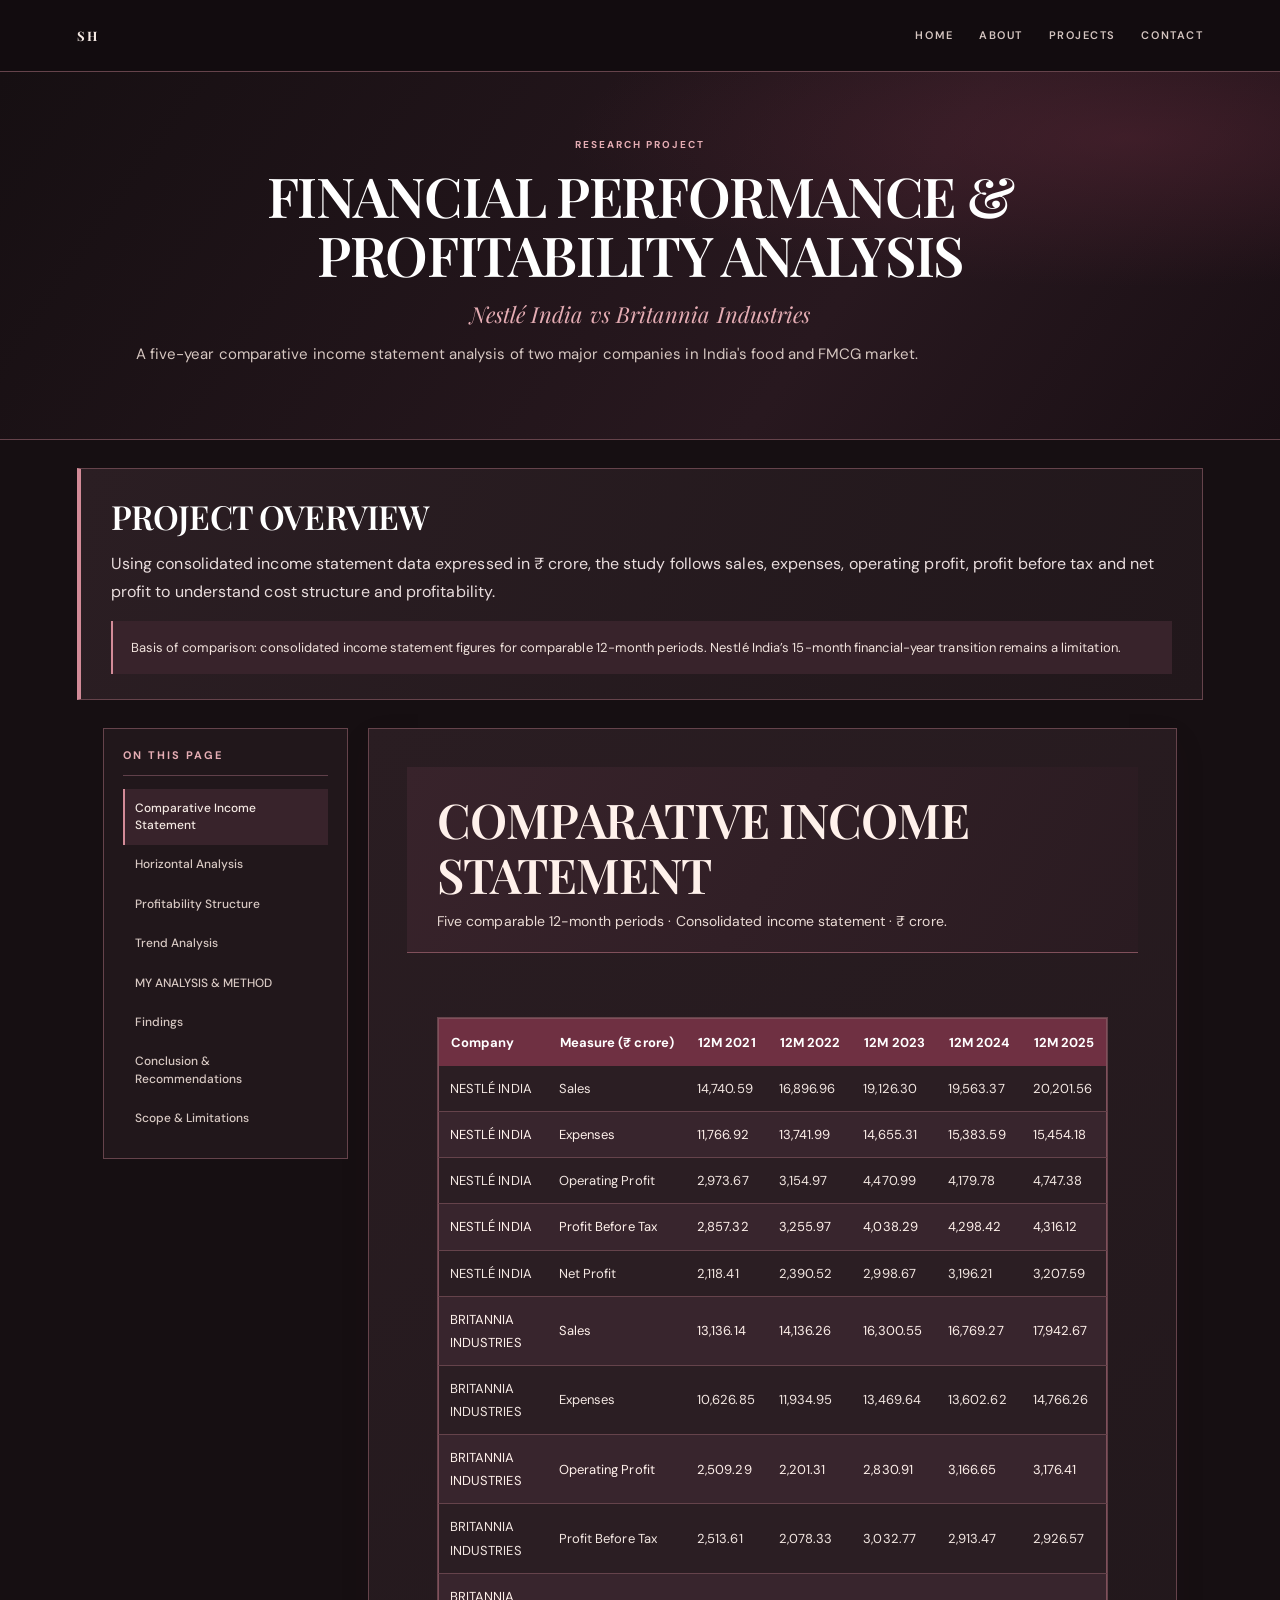
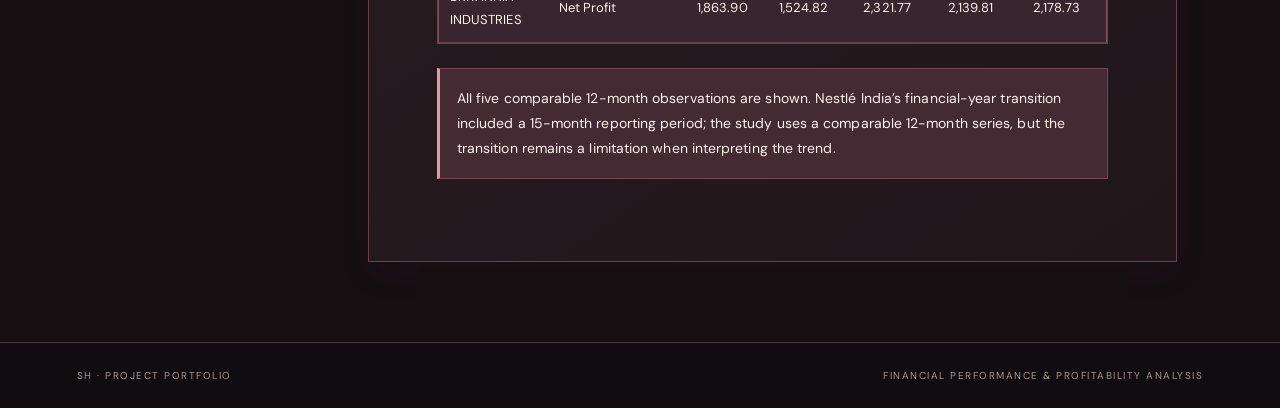
==== commit 97c48738: "Improve portfolio readability, project visuals and certificate proof" ====
--- a/project-nestle.html
+++ b/project-nestle.html
@@ -2,6 +2,6 @@
 <header><a class="brand" href="index.html">SH</a><nav class="nav"><a href="index.html">Home</a><a href="index.html#about">About</a><a href="index.html#projects">Projects</a><a href="index.html#contact">Contact</a></nav></header>
 <section class="page-hero"><div class="eyebrow">Research Project</div><h1>Financial Performance & Profitability Analysis</h1><div class="subtitle">Nestlé India vs Britannia Industries</div><p>A five-year comparative income statement analysis of two major companies in India's food and FMCG market.</p></section>
 <section class="overview"><h2>Project Overview</h2><p>Using consolidated income statement data expressed in ₹ crore, the study follows sales, expenses, operating profit, profit before tax and net profit to understand cost structure and profitability.</p><div class="note">Basis of comparison: consolidated income statement figures for comparable 12-month periods. Nestlé India’s 15-month financial-year transition remains a limitation.</div></section>
-<div class="workspace"><aside class="sidebar"><h3>ON THIS PAGE</h3><button class="tab" data-tab="comparative" aria-selected="true">Comparative Income Statement</button><button class="tab" data-tab="horizontal" aria-selected="false">Horizontal Analysis</button><button class="tab" data-tab="vertical" aria-selected="false">Profitability Structure</button><button class="tab" data-tab="trend" aria-selected="false">Trend Analysis</button><button class="tab" data-tab="analysis" aria-selected="false">My Analysis</button><button class="tab" data-tab="findings" aria-selected="false">Findings</button><button class="tab" data-tab="conclusion" aria-selected="false">Conclusion & Recommendations</button><button class="tab" data-tab="scope" aria-selected="false">Scope &amp; Limitations</button></aside><article class="panel"><div class="panel-head"><h2 id="panelTitle">Comparative Income Statement</h2><p id="panelSubtitle">Five-year figures for both companies · ₹ crore · 12M 2021–12M 2025.</p></div><div class="panel-body" id="panelBody"></div></article></div>
+<div class="workspace"><aside class="sidebar"><h3>ON THIS PAGE</h3><button class="tab" data-tab="comparative" aria-selected="true">Comparative Income Statement</button><button class="tab" data-tab="horizontal" aria-selected="false">Horizontal Analysis</button><button class="tab" data-tab="vertical" aria-selected="false">Profitability Structure</button><button class="tab" data-tab="trend" aria-selected="false">Trend Analysis</button><button class="tab" data-tab="analysis" aria-selected="false">MY ANALYSIS &amp; METHOD</button><button class="tab" data-tab="findings" aria-selected="false">Findings</button><button class="tab" data-tab="conclusion" aria-selected="false">Conclusion & Recommendations</button><button class="tab" data-tab="scope" aria-selected="false">Scope &amp; Limitations</button></aside><article class="panel"><div class="panel-head"><h2 id="panelTitle">Comparative Income Statement</h2><p id="panelSubtitle">Five-year figures for both companies · ₹ crore · 12M 2021–12M 2025.</p></div><div class="panel-body" id="panelBody"></div></article></div>
 <footer class="footer"><span>SH · Project Portfolio</span><span>Financial Performance & Profitability Analysis</span></footer>
-<script>const DATA={"comparative":{"title":"Comparative Income Statement","subtitle":"Five comparable 12-month periods · Consolidated income statement · ₹ crore.","body":"<div class=\"table-scroll\"><table><thead><tr><th>Company</th><th>Measure (₹ crore)</th><th>12M 2021</th><th>12M 2022</th><th>12M 2023</th><th>12M 2024</th><th>12M 2025</th></tr></thead><tbody><tr><td>NESTLÉ INDIA</td><td>Sales</td><td>14,740.59</td><td>16,896.96</td><td>19,126.30</td><td>19,563.37</td><td>20,201.56</td></tr><tr><td>NESTLÉ INDIA</td><td>Expenses</td><td>11,766.92</td><td>13,741.99</td><td>14,655.31</td><td>15,383.59</td><td>15,454.18</td></tr><tr><td>NESTLÉ INDIA</td><td>Operating Profit</td><td>2,973.67</td><td>3,154.97</td><td>4,470.99</td><td>4,179.78</td><td>4,747.38</td></tr><tr><td>NESTLÉ INDIA</td><td>Profit Before Tax</td><td>2,857.32</td><td>3,255.97</td><td>4,038.29</td><td>4,298.42</td><td>4,316.12</td></tr><tr><td>NESTLÉ INDIA</td><td>Net Profit</td><td>2,118.41</td><td>2,390.52</td><td>2,998.67</td><td>3,196.21</td><td>3,207.59</td></tr><tr><td>BRITANNIA INDUSTRIES</td><td>Sales</td><td>13,136.14</td><td>14,136.26</td><td>16,300.55</td><td>16,769.27</td><td>17,942.67</td></tr><tr><td>BRITANNIA INDUSTRIES</td><td>Expenses</td><td>10,626.85</td><td>11,934.95</td><td>13,469.64</td><td>13,602.62</td><td>14,766.26</td></tr><tr><td>BRITANNIA INDUSTRIES</td><td>Operating Profit</td><td>2,509.29</td><td>2,201.31</td><td>2,830.91</td><td>3,166.65</td><td>3,176.41</td></tr><tr><td>BRITANNIA INDUSTRIES</td><td>Profit Before Tax</td><td>2,513.61</td><td>2,078.33</td><td>3,032.77</td><td>2,913.47</td><td>2,926.57</td></tr><tr><td>BRITANNIA INDUSTRIES</td><td>Net Profit</td><td>1,863.90</td><td>1,524.82</td><td>2,321.77</td><td>2,139.81</td><td>2,178.73</td></tr></tbody></table></div><div class=\"callout\">All five comparable 12-month observations are shown. Nestlé India’s financial-year transition included a 15-month reporting period; the study uses a comparable 12-month series, but the transition remains a limitation when interpreting the trend.</div>"},"horizontal":{"title":"Horizontal Analysis","subtitle":"Growth across the comparable 12-month period.","body":"<div class=\"table-scroll\"><table><thead><tr><th>Measure</th><th>Nestlé India</th><th>Britannia Industries</th></tr></thead><tbody><tr><td>Sales Growth</td><td>37.05%</td><td>36.59%</td></tr><tr><td>Expenses Growth</td><td>31.34%</td><td>38.97%</td></tr><tr><td>Operating Profit Growth</td><td>59.65%</td><td>26.59%</td></tr><tr><td>PBT Growth</td><td>51.05%</td><td>16.43%</td></tr><tr><td>Net Profit Growth</td><td>51.41%</td><td>16.89%</td></tr></tbody></table></div>"},"vertical":{"title":"Profitability Structure","subtitle":"Margins at the beginning and end of the period.","body":"<div class=\"table-scroll\"><table><thead><tr><th>Company</th><th>12M year</th><th>Operating profit margin</th><th>Net profit margin</th></tr></thead><tbody><tr><td>Nestlé India</td><td>2021</td><td>20.17%</td><td>14.37%</td></tr><tr><td>Nestlé India</td><td>2022</td><td>18.67%</td><td>14.15%</td></tr><tr><td>Nestlé India</td><td>2023</td><td>23.38%</td><td>15.68%</td></tr><tr><td>Nestlé India</td><td>2024</td><td>21.37%</td><td>16.34%</td></tr><tr><td>Nestlé India</td><td>2025</td><td>23.50%</td><td>15.88%</td></tr><tr><td>Britannia Industries</td><td>2021</td><td>19.10%</td><td>14.19%</td></tr><tr><td>Britannia Industries</td><td>2022</td><td>15.57%</td><td>10.79%</td></tr><tr><td>Britannia Industries</td><td>2023</td><td>17.37%</td><td>14.24%</td></tr><tr><td>Britannia Industries</td><td>2024</td><td>18.88%</td><td>12.76%</td></tr><tr><td>Britannia Industries</td><td>2025</td><td>17.70%</td><td>12.14%</td></tr></tbody></table></div><figure class=\"data-visual\"><figcaption>PROFITABILITY MARGINS ACROSS FIVE YEARS</figcaption><svg viewBox=\"0 0 760 330\" role=\"img\" aria-label=\"PROFITABILITY MARGINS ACROSS FIVE YEARS\"><line x1=\"72\" y1=\"260.0\" x2=\"735\" y2=\"260.0\" stroke=\"#80505b\" stroke-dasharray=\"3 5\"/><text x=\"60\" y=\"264.0\" text-anchor=\"end\" class=\"axis\">0%</text><line x1=\"72\" y1=\"205.5\" x2=\"735\" y2=\"205.5\" stroke=\"#80505b\" stroke-dasharray=\"3 5\"/><text x=\"60\" y=\"209.5\" text-anchor=\"end\" class=\"axis\">6.25%</text><line x1=\"72\" y1=\"151.0\" x2=\"735\" y2=\"151.0\" stroke=\"#80505b\" stroke-dasharray=\"3 5\"/><text x=\"60\" y=\"155.0\" text-anchor=\"end\" class=\"axis\">12.5%</text><line x1=\"72\" y1=\"96.5\" x2=\"735\" y2=\"96.5\" stroke=\"#80505b\" stroke-dasharray=\"3 5\"/><text x=\"60\" y=\"100.5\" text-anchor=\"end\" class=\"axis\">18.75%</text><line x1=\"72\" y1=\"42.0\" x2=\"735\" y2=\"42.0\" stroke=\"#80505b\" stroke-dasharray=\"3 5\"/><text x=\"60\" y=\"46.0\" text-anchor=\"end\" class=\"axis\">25%</text><text x=\"104.0\" y=\"292\" text-anchor=\"middle\" class=\"lab\">2021</text><text x=\"253.8\" y=\"292\" text-anchor=\"middle\" class=\"lab\">2022</text><text x=\"403.5\" y=\"292\" text-anchor=\"middle\" class=\"lab\">2023</text><text x=\"553.2\" y=\"292\" text-anchor=\"middle\" class=\"lab\">2024</text><text x=\"703.0\" y=\"292\" text-anchor=\"middle\" class=\"lab\">2025</text><polyline points=\"104.0,84.1 253.8,97.2 403.5,56.2 553.2,73.7 703.0,55.1\" fill=\"none\" stroke=\"#e5adb4\" stroke-width=\"3\" stroke-linecap=\"round\" stroke-linejoin=\"round\"/><circle cx=\"104.0\" cy=\"84.1\" r=\"4.5\" fill=\"#e5adb4\" stroke=\"#21171b\" stroke-width=\"1.5\"/><circle cx=\"253.8\" cy=\"97.2\" r=\"4.5\" fill=\"#e5adb4\" stroke=\"#21171b\" stroke-width=\"1.5\"/><circle cx=\"403.5\" cy=\"56.2\" r=\"4.5\" fill=\"#e5adb4\" stroke=\"#21171b\" stroke-width=\"1.5\"/><circle cx=\"553.2\" cy=\"73.7\" r=\"4.5\" fill=\"#e5adb4\" stroke=\"#21171b\" stroke-width=\"1.5\"/><circle cx=\"703.0\" cy=\"55.1\" r=\"4.5\" fill=\"#e5adb4\" stroke=\"#21171b\" stroke-width=\"1.5\"/><polyline points=\"104.0,93.4 253.8,124.2 403.5,108.6 553.2,95.3 703.0,105.6\" fill=\"none\" stroke=\"#f2d6c3\" stroke-width=\"3\" stroke-linecap=\"round\" stroke-linejoin=\"round\"/><circle cx=\"104.0\" cy=\"93.4\" r=\"4.5\" fill=\"#f2d6c3\" stroke=\"#21171b\" stroke-width=\"1.5\"/><circle cx=\"253.8\" cy=\"124.2\" r=\"4.5\" fill=\"#f2d6c3\" stroke=\"#21171b\" stroke-width=\"1.5\"/><circle cx=\"403.5\" cy=\"108.6\" r=\"4.5\" fill=\"#f2d6c3\" stroke=\"#21171b\" stroke-width=\"1.5\"/><circle cx=\"553.2\" cy=\"95.3\" r=\"4.5\" fill=\"#f2d6c3\" stroke=\"#21171b\" stroke-width=\"1.5\"/><circle cx=\"703.0\" cy=\"105.6\" r=\"4.5\" fill=\"#f2d6c3\" stroke=\"#21171b\" stroke-width=\"1.5\"/><polyline points=\"104.0,134.7 253.8,136.6 403.5,123.3 553.2,117.5 703.0,121.5\" fill=\"none\" stroke=\"#c77b8b\" stroke-width=\"3\" stroke-linecap=\"round\" stroke-linejoin=\"round\"/><circle cx=\"104.0\" cy=\"134.7\" r=\"4.5\" fill=\"#c77b8b\" stroke=\"#21171b\" stroke-width=\"1.5\"/><circle cx=\"253.8\" cy=\"136.6\" r=\"4.5\" fill=\"#c77b8b\" stroke=\"#21171b\" stroke-width=\"1.5\"/><circle cx=\"403.5\" cy=\"123.3\" r=\"4.5\" fill=\"#c77b8b\" stroke=\"#21171b\" stroke-width=\"1.5\"/><circle cx=\"553.2\" cy=\"117.5\" r=\"4.5\" fill=\"#c77b8b\" stroke=\"#21171b\" stroke-width=\"1.5\"/><circle cx=\"703.0\" cy=\"121.5\" r=\"4.5\" fill=\"#c77b8b\" stroke=\"#21171b\" stroke-width=\"1.5\"/><polyline points=\"104.0,136.3 253.8,165.9 403.5,135.8 553.2,148.7 703.0,154.1\" fill=\"none\" stroke=\"#a88a75\" stroke-width=\"3\" stroke-linecap=\"round\" stroke-linejoin=\"round\"/><circle cx=\"104.0\" cy=\"136.3\" r=\"4.5\" fill=\"#a88a75\" stroke=\"#21171b\" stroke-width=\"1.5\"/><circle cx=\"253.8\" cy=\"165.9\" r=\"4.5\" fill=\"#a88a75\" stroke=\"#21171b\" stroke-width=\"1.5\"/><circle cx=\"403.5\" cy=\"135.8\" r=\"4.5\" fill=\"#a88a75\" stroke=\"#21171b\" stroke-width=\"1.5\"/><circle cx=\"553.2\" cy=\"148.7\" r=\"4.5\" fill=\"#a88a75\" stroke=\"#21171b\" stroke-width=\"1.5\"/><circle cx=\"703.0\" cy=\"154.1\" r=\"4.5\" fill=\"#a88a75\" stroke=\"#21171b\" stroke-width=\"1.5\"/><line x1=\"80\" y1=\"316\" x2=\"102\" y2=\"316\" stroke=\"#e5adb4\" stroke-width=\"3\"/><text x=\"109\" y=\"320\" class=\"lab\">Nestlé OPM</text><line x1=\"210\" y1=\"316\" x2=\"232\" y2=\"316\" stroke=\"#f2d6c3\" stroke-width=\"3\"/><text x=\"239\" y=\"320\" class=\"lab\">Britannia OPM</text><line x1=\"340\" y1=\"316\" x2=\"362\" y2=\"316\" stroke=\"#c77b8b\" stroke-width=\"3\"/><text x=\"369\" y=\"320\" class=\"lab\">Nestlé NPM</text><line x1=\"470\" y1=\"316\" x2=\"492\" y2=\"316\" stroke=\"#a88a75\" stroke-width=\"3\"/><text x=\"499\" y=\"320\" class=\"lab\">Britannia NPM</text></svg></figure><p>The trend chart and table show that the two companies did not move in a straight line. Nestlé India’s operating margin fell in 2022, recovered strongly in 2023, softened in 2024 and reached 23.50% in 2025. Britannia’s operating margin fell in 2022, recovered through 2024 and eased to 17.70% in 2025.</p>"},"trend":{"title":"Trend Analysis","subtitle":"How sales and profitability developed across the period.","body":"<div class=\"metrics\"><div class=\"metric\"><b>₹20,201.56cr</b><span>Nestlé India sales · 12M 2025</span></div><div class=\"metric\"><b>₹17,942.67cr</b><span>Britannia sales · 12M 2025</span></div><div class=\"metric\"><b>23.50%</b><span>Nestlé operating margin · 12M 2025</span></div></div><p>Nestlé India’s operating and net profit margins improved over the period, while Britannia Industries’ margins declined. The year-on-year path was not uniform for either company.</p>"},"analysis":{"title":"My Analysis","subtitle":"Method, numerical evidence and interpretation.","body":"<p><strong>Method used.</strong> I applied comparative, horizontal, vertical and trend analysis to consolidated income-statement figures for five comparable 12-month periods (12M 2021 to 12M 2025). Horizontal analysis measures the percentage movement between the opening and closing periods. Vertical analysis expresses profit measures as a proportion of sales, while trend analysis considers how those measures move year by year. I compared sales, expenses, operating profit, profit before tax and net profit, then interpreted the margin movements alongside the growth rates.</p><p><strong>Evidence from growth and cost movements.</strong> Sales increased by 37.05% for Nestlé India and 36.59% for Britannia, showing closely matched revenue growth. The cost pattern differed: Nestlé’s expenses grew by 31.34%, below its sales growth, while Britannia’s expenses grew by 38.97%, above its sales growth. This difference is consistent with the operating-margin movement: Nestlé improved from 20.17% to 23.50%, whereas Britannia moved from 19.10% to 17.70%. Nestlé’s operating profit grew by 59.65%, compared with 26.59% for Britannia. These comparisons provide the numerical basis for the conclusion that the companies converted revenue growth into operating profit at different rates.</p><p><strong>Profitability interpretation.</strong> Net profit margin reinforces the contrast. Nestlé’s net margin moved from 14.37% to 15.88%, while Britannia’s moved from 14.19% to 12.14%. The evidence suggests that Nestlé converted a greater share of additional sales into operating and net profit over the period, while Britannia’s faster expense growth was associated with pressure on its operating margin. The year-by-year table is important: neither company followed a perfectly smooth trend, and a comparison based only on the opening and closing years would conceal intermediate movements.</p><p><strong>What the analysis can and cannot establish.</strong> The ratios describe observed financial outcomes; they do not, by themselves, prove the operational causes behind each movement. Changes in product mix, pricing, input costs, volumes and other operating factors may influence profitability, but this study does not isolate their individual effects. Nestlé India also underwent a 15-month financial-year transition. A comparable 12-month series is used, but the transition remains a qualification when interpreting the trend. The analysis is based on published financial information rather than internal management accounts.</p>"},"findings":{"title":"Key Findings","subtitle":"Main findings from the study.","body":"<ol><li>Both companies expanded sales across the comparable period.</li><li>Nestlé India’s operating profit grew faster than Britannia’s.</li><li>Nestlé India improved operating and net profit margins; Britannia’s declined.</li><li>Sales growth alone does not explain profitability: expense growth and operating efficiency also matter.</li></ol>"},"conclusion":{"title":"Conclusion & Recommendations","subtitle":"Implications for cost management and profitability.","body":"<p>The study concludes that both companies expanded sales, but their profitability patterns differed. Nestlé India recorded stronger growth in operating profit, PBT and net profit, supported by expense growth below sales growth. Britannia Industries experienced higher expense growth and declining profitability margins.</p><ol><li>Strengthen expense management and monitor cost escalation.</li><li>Improve operating and net profit margins through cost efficiency and pricing and product strategies.</li><li>Monitor fluctuations in operating profit, PBT and net profit.</li><li>Balance revenue growth with cost control.</li></ol>"},"scope":{"title":"Scope & Limitations","subtitle":"What the comparison covers.","body":"<p>The study compares selected consolidated income-statement measures for Nestlé India and Britannia Industries over 12M 2021 to 12M 2025. It uses comparative, horizontal, vertical and trend analysis. Amounts are presented in ₹ crore, and margins are calculated as the relevant profit measure divided by sales.</p><div class=\"callout\">Nestlé India’s financial-year transition included a 15-month reporting period. A comparable 12-month series is used, but the transition remains a limitation when interpreting year-on-year movements.</div><p>The analysis is based on publicly reported financial information. It does not use internal management accounts, and it does not claim to establish the cause of every movement in sales, expenses or profitability.</p>"}};function show(k){document.querySelectorAll('.tab').forEach(b=>b.setAttribute('aria-selected',String(b.dataset.tab===k)));const d=DATA[k];document.getElementById('panelTitle').textContent=d.title;document.getElementById('panelSubtitle').textContent=d.subtitle;document.getElementById('panelBody').innerHTML=d.body;}document.querySelectorAll('.tab').forEach(b=>b.addEventListener('click',()=>show(b.dataset.tab)));show('comparative');</script></body></html>+<script>const DATA={"comparative":{"title":"Comparative Income Statement","subtitle":"Five comparable 12-month periods · Consolidated income statement · ₹ crore.","body":"<div class=\"table-scroll\"><table><thead><tr><th>Company</th><th>Measure (₹ crore)</th><th>12M 2021</th><th>12M 2022</th><th>12M 2023</th><th>12M 2024</th><th>12M 2025</th></tr></thead><tbody><tr><td>NESTLÉ INDIA</td><td>Sales</td><td>14,740.59</td><td>16,896.96</td><td>19,126.30</td><td>19,563.37</td><td>20,201.56</td></tr><tr><td>NESTLÉ INDIA</td><td>Expenses</td><td>11,766.92</td><td>13,741.99</td><td>14,655.31</td><td>15,383.59</td><td>15,454.18</td></tr><tr><td>NESTLÉ INDIA</td><td>Operating Profit</td><td>2,973.67</td><td>3,154.97</td><td>4,470.99</td><td>4,179.78</td><td>4,747.38</td></tr><tr><td>NESTLÉ INDIA</td><td>Profit Before Tax</td><td>2,857.32</td><td>3,255.97</td><td>4,038.29</td><td>4,298.42</td><td>4,316.12</td></tr><tr><td>NESTLÉ INDIA</td><td>Net Profit</td><td>2,118.41</td><td>2,390.52</td><td>2,998.67</td><td>3,196.21</td><td>3,207.59</td></tr><tr><td>BRITANNIA INDUSTRIES</td><td>Sales</td><td>13,136.14</td><td>14,136.26</td><td>16,300.55</td><td>16,769.27</td><td>17,942.67</td></tr><tr><td>BRITANNIA INDUSTRIES</td><td>Expenses</td><td>10,626.85</td><td>11,934.95</td><td>13,469.64</td><td>13,602.62</td><td>14,766.26</td></tr><tr><td>BRITANNIA INDUSTRIES</td><td>Operating Profit</td><td>2,509.29</td><td>2,201.31</td><td>2,830.91</td><td>3,166.65</td><td>3,176.41</td></tr><tr><td>BRITANNIA INDUSTRIES</td><td>Profit Before Tax</td><td>2,513.61</td><td>2,078.33</td><td>3,032.77</td><td>2,913.47</td><td>2,926.57</td></tr><tr><td>BRITANNIA INDUSTRIES</td><td>Net Profit</td><td>1,863.90</td><td>1,524.82</td><td>2,321.77</td><td>2,139.81</td><td>2,178.73</td></tr></tbody></table></div><div class=\"callout\">All five comparable 12-month observations are shown. Nestlé India’s financial-year transition included a 15-month reporting period; the study uses a comparable 12-month series, but the transition remains a limitation when interpreting the trend.</div>"},"horizontal":{"title":"Horizontal Analysis","subtitle":"Growth across the comparable 12-month period.","body":"<div class=\"table-scroll\"><table><thead><tr><th>Measure</th><th>Nestlé India</th><th>Britannia Industries</th></tr></thead><tbody><tr><td>Sales Growth</td><td>37.05%</td><td>36.59%</td></tr><tr><td>Expenses Growth</td><td>31.34%</td><td>38.97%</td></tr><tr><td>Operating Profit Growth</td><td>59.65%</td><td>26.59%</td></tr><tr><td>PBT Growth</td><td>51.05%</td><td>16.43%</td></tr><tr><td>Net Profit Growth</td><td>51.41%</td><td>16.89%</td></tr></tbody></table></div>"},"vertical":{"title":"Profitability Structure","subtitle":"Margins at the beginning and end of the period.","body":"<div class=\"table-scroll\"><table><thead><tr><th>Company</th><th>12M year</th><th>Operating profit margin</th><th>Net profit margin</th></tr></thead><tbody><tr><td>Nestlé India</td><td>2021</td><td>20.17%</td><td>14.37%</td></tr><tr><td>Nestlé India</td><td>2022</td><td>18.67%</td><td>14.15%</td></tr><tr><td>Nestlé India</td><td>2023</td><td>23.38%</td><td>15.68%</td></tr><tr><td>Nestlé India</td><td>2024</td><td>21.37%</td><td>16.34%</td></tr><tr><td>Nestlé India</td><td>2025</td><td>23.50%</td><td>15.88%</td></tr><tr><td>Britannia Industries</td><td>2021</td><td>19.10%</td><td>14.19%</td></tr><tr><td>Britannia Industries</td><td>2022</td><td>15.57%</td><td>10.79%</td></tr><tr><td>Britannia Industries</td><td>2023</td><td>17.37%</td><td>14.24%</td></tr><tr><td>Britannia Industries</td><td>2024</td><td>18.88%</td><td>12.76%</td></tr><tr><td>Britannia Industries</td><td>2025</td><td>17.70%</td><td>12.14%</td></tr></tbody></table></div><figure class=\"data-visual\"><figcaption>PROFITABILITY MARGINS ACROSS FIVE YEARS</figcaption><svg viewBox=\"0 0 760 330\" role=\"img\" aria-label=\"PROFITABILITY MARGINS ACROSS FIVE YEARS\"><line x1=\"72\" y1=\"260.0\" x2=\"735\" y2=\"260.0\" stroke=\"#80505b\" stroke-dasharray=\"3 5\"/><text x=\"60\" y=\"264.0\" text-anchor=\"end\" class=\"axis\">0%</text><line x1=\"72\" y1=\"205.5\" x2=\"735\" y2=\"205.5\" stroke=\"#80505b\" stroke-dasharray=\"3 5\"/><text x=\"60\" y=\"209.5\" text-anchor=\"end\" class=\"axis\">6.25%</text><line x1=\"72\" y1=\"151.0\" x2=\"735\" y2=\"151.0\" stroke=\"#80505b\" stroke-dasharray=\"3 5\"/><text x=\"60\" y=\"155.0\" text-anchor=\"end\" class=\"axis\">12.5%</text><line x1=\"72\" y1=\"96.5\" x2=\"735\" y2=\"96.5\" stroke=\"#80505b\" stroke-dasharray=\"3 5\"/><text x=\"60\" y=\"100.5\" text-anchor=\"end\" class=\"axis\">18.75%</text><line x1=\"72\" y1=\"42.0\" x2=\"735\" y2=\"42.0\" stroke=\"#80505b\" stroke-dasharray=\"3 5\"/><text x=\"60\" y=\"46.0\" text-anchor=\"end\" class=\"axis\">25%</text><text x=\"104.0\" y=\"292\" text-anchor=\"middle\" class=\"lab\">2021</text><text x=\"253.8\" y=\"292\" text-anchor=\"middle\" class=\"lab\">2022</text><text x=\"403.5\" y=\"292\" text-anchor=\"middle\" class=\"lab\">2023</text><text x=\"553.2\" y=\"292\" text-anchor=\"middle\" class=\"lab\">2024</text><text x=\"703.0\" y=\"292\" text-anchor=\"middle\" class=\"lab\">2025</text><polyline points=\"104.0,84.1 253.8,97.2 403.5,56.2 553.2,73.7 703.0,55.1\" fill=\"none\" stroke=\"#e5adb4\" stroke-width=\"3\" stroke-linecap=\"round\" stroke-linejoin=\"round\"/><circle cx=\"104.0\" cy=\"84.1\" r=\"4.5\" fill=\"#e5adb4\" stroke=\"#21171b\" stroke-width=\"1.5\"/><circle cx=\"253.8\" cy=\"97.2\" r=\"4.5\" fill=\"#e5adb4\" stroke=\"#21171b\" stroke-width=\"1.5\"/><circle cx=\"403.5\" cy=\"56.2\" r=\"4.5\" fill=\"#e5adb4\" stroke=\"#21171b\" stroke-width=\"1.5\"/><circle cx=\"553.2\" cy=\"73.7\" r=\"4.5\" fill=\"#e5adb4\" stroke=\"#21171b\" stroke-width=\"1.5\"/><circle cx=\"703.0\" cy=\"55.1\" r=\"4.5\" fill=\"#e5adb4\" stroke=\"#21171b\" stroke-width=\"1.5\"/><polyline points=\"104.0,93.4 253.8,124.2 403.5,108.6 553.2,95.3 703.0,105.6\" fill=\"none\" stroke=\"#f2d6c3\" stroke-width=\"3\" stroke-linecap=\"round\" stroke-linejoin=\"round\"/><circle cx=\"104.0\" cy=\"93.4\" r=\"4.5\" fill=\"#f2d6c3\" stroke=\"#21171b\" stroke-width=\"1.5\"/><circle cx=\"253.8\" cy=\"124.2\" r=\"4.5\" fill=\"#f2d6c3\" stroke=\"#21171b\" stroke-width=\"1.5\"/><circle cx=\"403.5\" cy=\"108.6\" r=\"4.5\" fill=\"#f2d6c3\" stroke=\"#21171b\" stroke-width=\"1.5\"/><circle cx=\"553.2\" cy=\"95.3\" r=\"4.5\" fill=\"#f2d6c3\" stroke=\"#21171b\" stroke-width=\"1.5\"/><circle cx=\"703.0\" cy=\"105.6\" r=\"4.5\" fill=\"#f2d6c3\" stroke=\"#21171b\" stroke-width=\"1.5\"/><polyline points=\"104.0,134.7 253.8,136.6 403.5,123.3 553.2,117.5 703.0,121.5\" fill=\"none\" stroke=\"#c77b8b\" stroke-width=\"3\" stroke-linecap=\"round\" stroke-linejoin=\"round\"/><circle cx=\"104.0\" cy=\"134.7\" r=\"4.5\" fill=\"#c77b8b\" stroke=\"#21171b\" stroke-width=\"1.5\"/><circle cx=\"253.8\" cy=\"136.6\" r=\"4.5\" fill=\"#c77b8b\" stroke=\"#21171b\" stroke-width=\"1.5\"/><circle cx=\"403.5\" cy=\"123.3\" r=\"4.5\" fill=\"#c77b8b\" stroke=\"#21171b\" stroke-width=\"1.5\"/><circle cx=\"553.2\" cy=\"117.5\" r=\"4.5\" fill=\"#c77b8b\" stroke=\"#21171b\" stroke-width=\"1.5\"/><circle cx=\"703.0\" cy=\"121.5\" r=\"4.5\" fill=\"#c77b8b\" stroke=\"#21171b\" stroke-width=\"1.5\"/><polyline points=\"104.0,136.3 253.8,165.9 403.5,135.8 553.2,148.7 703.0,154.1\" fill=\"none\" stroke=\"#a88a75\" stroke-width=\"3\" stroke-linecap=\"round\" stroke-linejoin=\"round\"/><circle cx=\"104.0\" cy=\"136.3\" r=\"4.5\" fill=\"#a88a75\" stroke=\"#21171b\" stroke-width=\"1.5\"/><circle cx=\"253.8\" cy=\"165.9\" r=\"4.5\" fill=\"#a88a75\" stroke=\"#21171b\" stroke-width=\"1.5\"/><circle cx=\"403.5\" cy=\"135.8\" r=\"4.5\" fill=\"#a88a75\" stroke=\"#21171b\" stroke-width=\"1.5\"/><circle cx=\"553.2\" cy=\"148.7\" r=\"4.5\" fill=\"#a88a75\" stroke=\"#21171b\" stroke-width=\"1.5\"/><circle cx=\"703.0\" cy=\"154.1\" r=\"4.5\" fill=\"#a88a75\" stroke=\"#21171b\" stroke-width=\"1.5\"/><line x1=\"80\" y1=\"316\" x2=\"102\" y2=\"316\" stroke=\"#e5adb4\" stroke-width=\"3\"/><text x=\"109\" y=\"320\" class=\"lab\">Nestlé OPM</text><line x1=\"210\" y1=\"316\" x2=\"232\" y2=\"316\" stroke=\"#f2d6c3\" stroke-width=\"3\"/><text x=\"239\" y=\"320\" class=\"lab\">Britannia OPM</text><line x1=\"340\" y1=\"316\" x2=\"362\" y2=\"316\" stroke=\"#c77b8b\" stroke-width=\"3\"/><text x=\"369\" y=\"320\" class=\"lab\">Nestlé NPM</text><line x1=\"470\" y1=\"316\" x2=\"492\" y2=\"316\" stroke=\"#a88a75\" stroke-width=\"3\"/><text x=\"499\" y=\"320\" class=\"lab\">Britannia NPM</text></svg></figure><p>The trend chart and table show that the two companies did not move in a straight line. Nestlé India’s operating margin fell in 2022, recovered strongly in 2023, softened in 2024 and reached 23.50% in 2025. Britannia’s operating margin fell in 2022, recovered through 2024 and eased to 17.70% in 2025.</p>"},"trend":{"title":"Trend Analysis","subtitle":"How sales and profitability developed across the period.","body":"<div class=\"metrics\"><div class=\"metric\"><b>₹20,201.56cr</b><span>Nestlé India sales · 12M 2025</span></div><div class=\"metric\"><b>₹17,942.67cr</b><span>Britannia sales · 12M 2025</span></div><div class=\"metric\"><b>23.50%</b><span>Nestlé operating margin · 12M 2025</span></div></div><p>Nestlé India’s operating and net profit margins improved over the period, while Britannia Industries’ margins declined. The year-on-year path was not uniform for either company.</p><figure class=\"data-visual\"><figcaption>PROFITABILITY MARGINS ACROSS FIVE YEARS</figcaption><svg viewBox=\"0 0 760 330\" role=\"img\" aria-label=\"PROFITABILITY MARGINS ACROSS FIVE YEARS\"><line x1=\"72\" y1=\"260.0\" x2=\"735\" y2=\"260.0\" stroke=\"#80505b\" stroke-dasharray=\"3 5\"/><text x=\"60\" y=\"264.0\" text-anchor=\"end\" class=\"axis\">0%</text><line x1=\"72\" y1=\"205.5\" x2=\"735\" y2=\"205.5\" stroke=\"#80505b\" stroke-dasharray=\"3 5\"/><text x=\"60\" y=\"209.5\" text-anchor=\"end\" class=\"axis\">6.25%</text><line x1=\"72\" y1=\"151.0\" x2=\"735\" y2=\"151.0\" stroke=\"#80505b\" stroke-dasharray=\"3 5\"/><text x=\"60\" y=\"155.0\" text-anchor=\"end\" class=\"axis\">12.5%</text><line x1=\"72\" y1=\"96.5\" x2=\"735\" y2=\"96.5\" stroke=\"#80505b\" stroke-dasharray=\"3 5\"/><text x=\"60\" y=\"100.5\" text-anchor=\"end\" class=\"axis\">18.75%</text><line x1=\"72\" y1=\"42.0\" x2=\"735\" y2=\"42.0\" stroke=\"#80505b\" stroke-dasharray=\"3 5\"/><text x=\"60\" y=\"46.0\" text-anchor=\"end\" class=\"axis\">25%</text><text x=\"104.0\" y=\"292\" text-anchor=\"middle\" class=\"lab\">2021</text><text x=\"253.8\" y=\"292\" text-anchor=\"middle\" class=\"lab\">2022</text><text x=\"403.5\" y=\"292\" text-anchor=\"middle\" class=\"lab\">2023</text><text x=\"553.2\" y=\"292\" text-anchor=\"middle\" class=\"lab\">2024</text><text x=\"703.0\" y=\"292\" text-anchor=\"middle\" class=\"lab\">2025</text><polyline points=\"104.0,84.1 253.8,97.2 403.5,56.2 553.2,73.7 703.0,55.1\" fill=\"none\" stroke=\"#e5adb4\" stroke-width=\"3\" stroke-linecap=\"round\" stroke-linejoin=\"round\"/><circle cx=\"104.0\" cy=\"84.1\" r=\"4.5\" fill=\"#e5adb4\" stroke=\"#21171b\" stroke-width=\"1.5\"/><circle cx=\"253.8\" cy=\"97.2\" r=\"4.5\" fill=\"#e5adb4\" stroke=\"#21171b\" stroke-width=\"1.5\"/><circle cx=\"403.5\" cy=\"56.2\" r=\"4.5\" fill=\"#e5adb4\" stroke=\"#21171b\" stroke-width=\"1.5\"/><circle cx=\"553.2\" cy=\"73.7\" r=\"4.5\" fill=\"#e5adb4\" stroke=\"#21171b\" stroke-width=\"1.5\"/><circle cx=\"703.0\" cy=\"55.1\" r=\"4.5\" fill=\"#e5adb4\" stroke=\"#21171b\" stroke-width=\"1.5\"/><polyline points=\"104.0,93.4 253.8,124.2 403.5,108.6 553.2,95.3 703.0,105.6\" fill=\"none\" stroke=\"#f2d6c3\" stroke-width=\"3\" stroke-linecap=\"round\" stroke-linejoin=\"round\"/><circle cx=\"104.0\" cy=\"93.4\" r=\"4.5\" fill=\"#f2d6c3\" stroke=\"#21171b\" stroke-width=\"1.5\"/><circle cx=\"253.8\" cy=\"124.2\" r=\"4.5\" fill=\"#f2d6c3\" stroke=\"#21171b\" stroke-width=\"1.5\"/><circle cx=\"403.5\" cy=\"108.6\" r=\"4.5\" fill=\"#f2d6c3\" stroke=\"#21171b\" stroke-width=\"1.5\"/><circle cx=\"553.2\" cy=\"95.3\" r=\"4.5\" fill=\"#f2d6c3\" stroke=\"#21171b\" stroke-width=\"1.5\"/><circle cx=\"703.0\" cy=\"105.6\" r=\"4.5\" fill=\"#f2d6c3\" stroke=\"#21171b\" stroke-width=\"1.5\"/><polyline points=\"104.0,134.7 253.8,136.6 403.5,123.3 553.2,117.5 703.0,121.5\" fill=\"none\" stroke=\"#c77b8b\" stroke-width=\"3\" stroke-linecap=\"round\" stroke-linejoin=\"round\"/><circle cx=\"104.0\" cy=\"134.7\" r=\"4.5\" fill=\"#c77b8b\" stroke=\"#21171b\" stroke-width=\"1.5\"/><circle cx=\"253.8\" cy=\"136.6\" r=\"4.5\" fill=\"#c77b8b\" stroke=\"#21171b\" stroke-width=\"1.5\"/><circle cx=\"403.5\" cy=\"123.3\" r=\"4.5\" fill=\"#c77b8b\" stroke=\"#21171b\" stroke-width=\"1.5\"/><circle cx=\"553.2\" cy=\"117.5\" r=\"4.5\" fill=\"#c77b8b\" stroke=\"#21171b\" stroke-width=\"1.5\"/><circle cx=\"703.0\" cy=\"121.5\" r=\"4.5\" fill=\"#c77b8b\" stroke=\"#21171b\" stroke-width=\"1.5\"/><polyline points=\"104.0,136.3 253.8,165.9 403.5,135.8 553.2,148.7 703.0,154.1\" fill=\"none\" stroke=\"#a88a75\" stroke-width=\"3\" stroke-linecap=\"round\" stroke-linejoin=\"round\"/><circle cx=\"104.0\" cy=\"136.3\" r=\"4.5\" fill=\"#a88a75\" stroke=\"#21171b\" stroke-width=\"1.5\"/><circle cx=\"253.8\" cy=\"165.9\" r=\"4.5\" fill=\"#a88a75\" stroke=\"#21171b\" stroke-width=\"1.5\"/><circle cx=\"403.5\" cy=\"135.8\" r=\"4.5\" fill=\"#a88a75\" stroke=\"#21171b\" stroke-width=\"1.5\"/><circle cx=\"553.2\" cy=\"148.7\" r=\"4.5\" fill=\"#a88a75\" stroke=\"#21171b\" stroke-width=\"1.5\"/><circle cx=\"703.0\" cy=\"154.1\" r=\"4.5\" fill=\"#a88a75\" stroke=\"#21171b\" stroke-width=\"1.5\"/><line x1=\"80\" y1=\"316\" x2=\"102\" y2=\"316\" stroke=\"#e5adb4\" stroke-width=\"3\"/><text x=\"109\" y=\"320\" class=\"lab\">Nestlé OPM</text><line x1=\"210\" y1=\"316\" x2=\"232\" y2=\"316\" stroke=\"#f2d6c3\" stroke-width=\"3\"/><text x=\"239\" y=\"320\" class=\"lab\">Britannia OPM</text><line x1=\"340\" y1=\"316\" x2=\"362\" y2=\"316\" stroke=\"#c77b8b\" stroke-width=\"3\"/><text x=\"369\" y=\"320\" class=\"lab\">Nestlé NPM</text><line x1=\"470\" y1=\"316\" x2=\"492\" y2=\"316\" stroke=\"#a88a75\" stroke-width=\"3\"/><text x=\"499\" y=\"320\" class=\"lab\">Britannia NPM</text></svg></figure>"},"analysis":{"title":"My Analysis","subtitle":"Method, numerical evidence and interpretation.","body":"<p><strong>Method used.</strong> I applied comparative, horizontal, vertical and trend analysis to consolidated income-statement figures for five comparable 12-month periods (12M 2021 to 12M 2025). Horizontal analysis measures the percentage movement between the opening and closing periods. Vertical analysis expresses profit measures as a proportion of sales, while trend analysis considers how those measures move year by year. I compared sales, expenses, operating profit, profit before tax and net profit, then interpreted the margin movements alongside the growth rates.</p><p><strong>Evidence from growth and cost movements.</strong> Sales increased by 37.05% for Nestlé India and 36.59% for Britannia, showing closely matched revenue growth. The cost pattern differed: Nestlé’s expenses grew by 31.34%, below its sales growth, while Britannia’s expenses grew by 38.97%, above its sales growth. This difference is consistent with the operating-margin movement: Nestlé improved from 20.17% to 23.50%, whereas Britannia moved from 19.10% to 17.70%. Nestlé’s operating profit grew by 59.65%, compared with 26.59% for Britannia. These comparisons provide the numerical basis for the conclusion that the companies converted revenue growth into operating profit at different rates.</p><p><strong>Profitability interpretation.</strong> Net profit margin reinforces the contrast. Nestlé’s net margin moved from 14.37% to 15.88%, while Britannia’s moved from 14.19% to 12.14%. The evidence suggests that Nestlé converted a greater share of additional sales into operating and net profit over the period, while Britannia’s faster expense growth was associated with pressure on its operating margin. The year-by-year table is important: neither company followed a perfectly smooth trend, and a comparison based only on the opening and closing years would conceal intermediate movements.</p><p><strong>What the analysis can and cannot establish.</strong> The ratios describe observed financial outcomes; they do not, by themselves, prove the operational causes behind each movement. Changes in product mix, pricing, input costs, volumes and other operating factors may influence profitability, but this study does not isolate their individual effects. Nestlé India also underwent a 15-month financial-year transition. A comparable 12-month series is used, but the transition remains a qualification when interpreting the trend. The analysis is based on published financial information rather than internal management accounts.</p>"},"findings":{"title":"Key Findings","subtitle":"Main findings from the study.","body":"<ol><li>Both companies expanded sales across the comparable period.</li><li>Nestlé India’s operating profit grew faster than Britannia’s.</li><li>Nestlé India improved operating and net profit margins; Britannia’s declined.</li><li>Sales growth alone does not explain profitability: expense growth and operating efficiency also matter.</li></ol>"},"conclusion":{"title":"Conclusion & Recommendations","subtitle":"Implications for cost management and profitability.","body":"<p>The study concludes that both companies expanded sales, but their profitability patterns differed. Nestlé India recorded stronger growth in operating profit, PBT and net profit, supported by expense growth below sales growth. Britannia Industries experienced higher expense growth and declining profitability margins.</p><ol><li>Strengthen expense management and monitor cost escalation.</li><li>Improve operating and net profit margins through cost efficiency and pricing and product strategies.</li><li>Monitor fluctuations in operating profit, PBT and net profit.</li><li>Balance revenue growth with cost control.</li></ol>"},"scope":{"title":"Scope & Limitations","subtitle":"What the comparison covers.","body":"<p>The study compares selected consolidated income-statement measures for Nestlé India and Britannia Industries over 12M 2021 to 12M 2025. It uses comparative, horizontal, vertical and trend analysis. Amounts are presented in ₹ crore, and margins are calculated as the relevant profit measure divided by sales.</p><div class=\"callout\">Nestlé India’s financial-year transition included a 15-month reporting period. A comparable 12-month series is used, but the transition remains a limitation when interpreting year-on-year movements.</div><p>The analysis is based on publicly reported financial information. It does not use internal management accounts, and it does not claim to establish the cause of every movement in sales, expenses or profitability.</p>"}};function show(k){document.querySelectorAll('.tab').forEach(b=>b.setAttribute('aria-selected',String(b.dataset.tab===k)));const d=DATA[k];document.getElementById('panelTitle').textContent=d.title;document.getElementById('panelSubtitle').textContent=d.subtitle;document.getElementById('panelBody').innerHTML=d.body;}document.querySelectorAll('.tab').forEach(b=>b.addEventListener('click',()=>show(b.dataset.tab)));show('comparative');</script></body></html>
--- a/style.css
+++ b/style.css
@@ -203,3 +203,26 @@
 .project-link{font-size:11px}
 @media(max-width:850px){.portrait-stage{height:460px!important;width:min(100%,440px)!important}.hero{min-height:0}}
 @media(max-width:600px){.portrait-stage{height:380px!important;width:min(100%,360px)!important}.panel .data-visual{padding:12px}.panel .data-visual svg .lab{font-size:10px}}
+
+/* FINAL ACCESSIBILITY AND PROOF-OF-WORK PASS */
+body{color:#f0e5df}
+.section-heading h2,.panel-head h2{font-size:clamp(34px,3.8vw,48px)!important;letter-spacing:-.02em}
+.section-heading p,.panel-head p{color:#eadbd5!important}
+.content-card p,.experience-item p,.project-card p{color:#f0e4de}
+.credential-grid.proof-grid{grid-template-columns:repeat(2,minmax(0,1fr));align-items:stretch}
+.credential-proof{display:flex;flex-direction:column;min-width:0}
+.credential-proof h3{font-size:clamp(20px,2vw,25px);line-height:1.25}
+.credential-proof p{flex:1}
+.proof-link{display:flex;flex-direction:column;gap:10px;margin-top:12px;border-top:1px solid #80505b;padding-top:14px;color:#f4b9c3!important;text-decoration:none!important;font-size:11px;font-weight:700;letter-spacing:.16em}
+.proof-link img{display:block;width:100%;height:260px;object-fit:contain;background:#f8f5f0;border:1px solid #d8c9c0;padding:7px}
+.proof-link span{display:inline-block}
+.proof-link:hover span{text-decoration:underline}
+.panel .data-visual{display:block!important;visibility:visible!important;opacity:1!important;width:100%;min-height:260px;margin:28px 0 34px;padding:18px;background:#1d1418!important;border:1px solid #a35c6d!important;overflow:visible!important}
+.panel .data-visual figcaption{display:block!important;color:#f4bac4!important;font-size:13px!important;margin:0 0 16px!important}
+.panel .data-visual svg{display:block!important;visibility:visible!important;opacity:1!important;width:100%!important;height:auto!important;min-height:220px;max-width:100%;overflow:visible!important}
+.panel .data-visual svg text{paint-order:stroke;stroke:none}
+.panel .data-visual svg .v{fill:#fff4ee!important;font-size:13px!important}
+.panel .data-visual svg .lab{fill:#f3e4df!important;font-size:12px!important}
+.panel .data-visual svg .axis{fill:#e0c9c5!important;font-size:11px!important}
+.panel .visual-note{color:#e7d4cf!important}
+@media(max-width:760px){.credential-grid.proof-grid{grid-template-columns:1fr}.proof-link img{height:230px}.panel .data-visual{padding:12px}.panel .data-visual svg{min-height:190px}}
